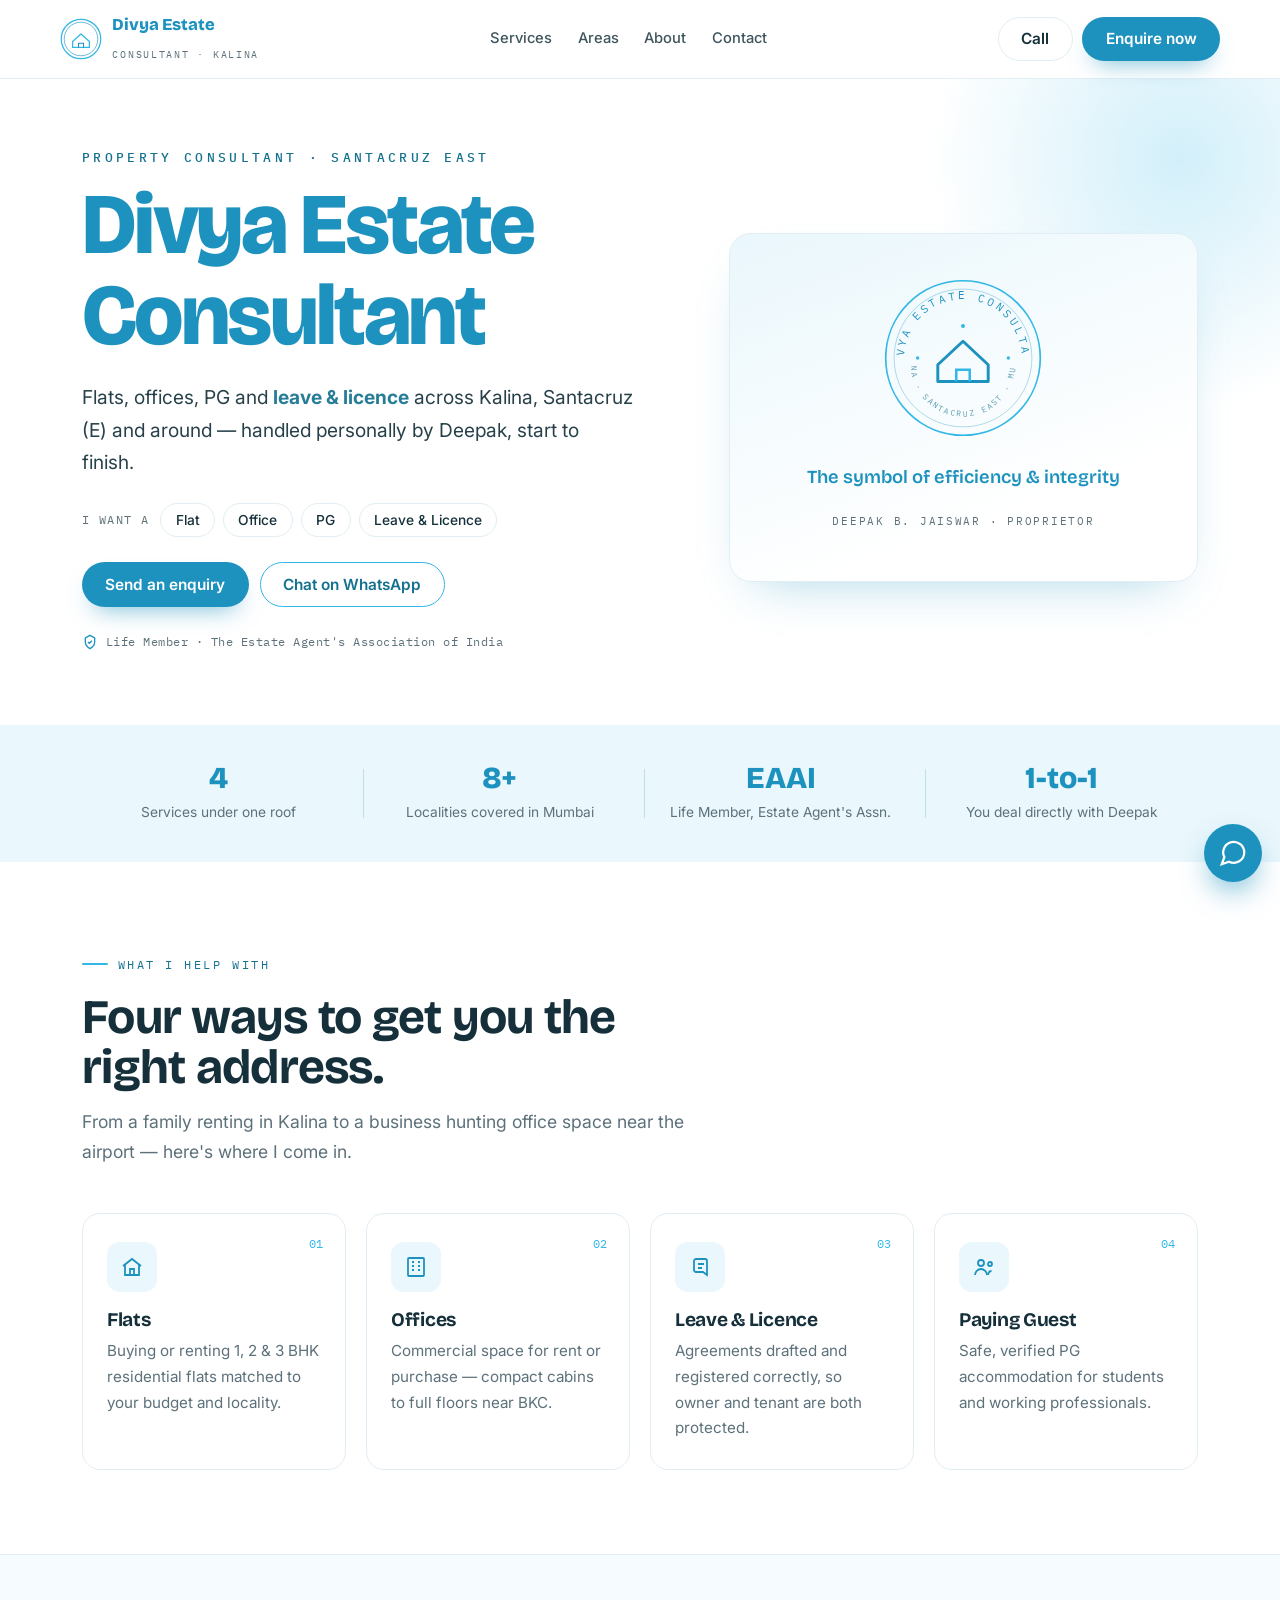
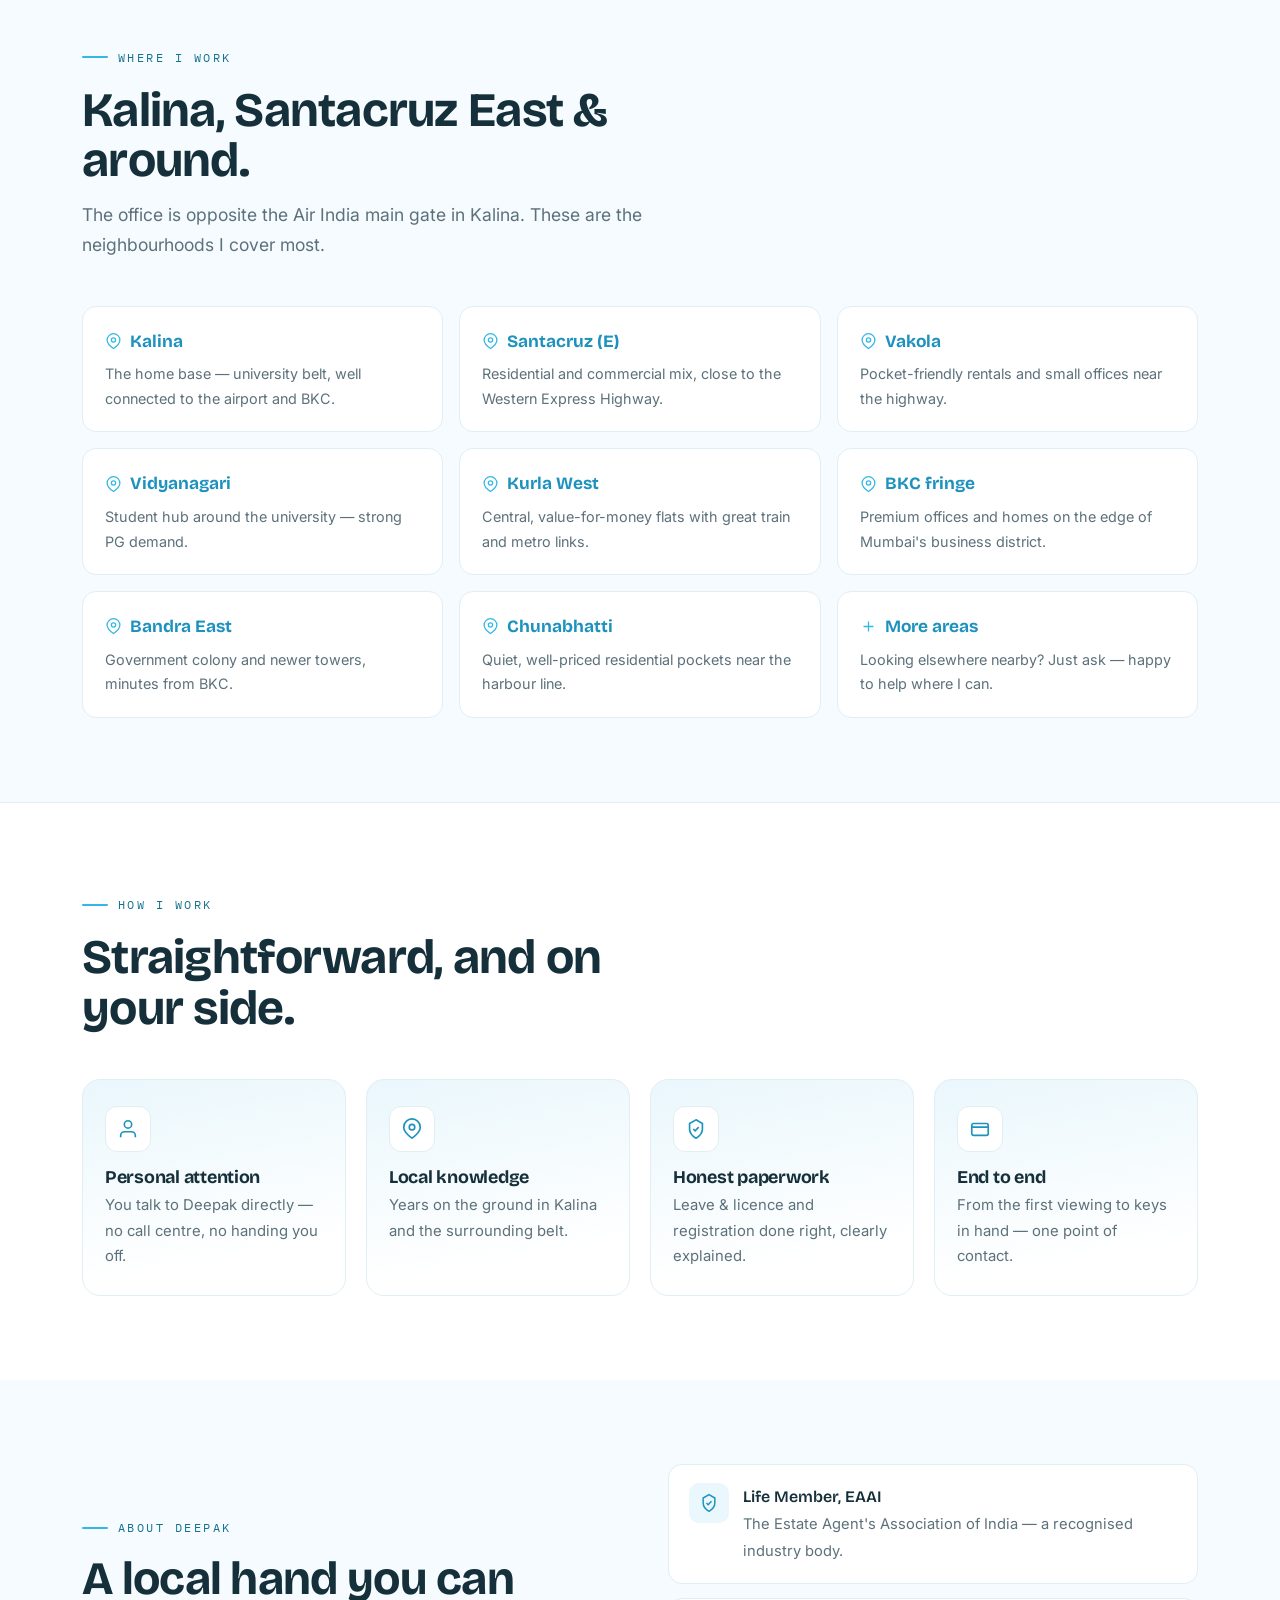
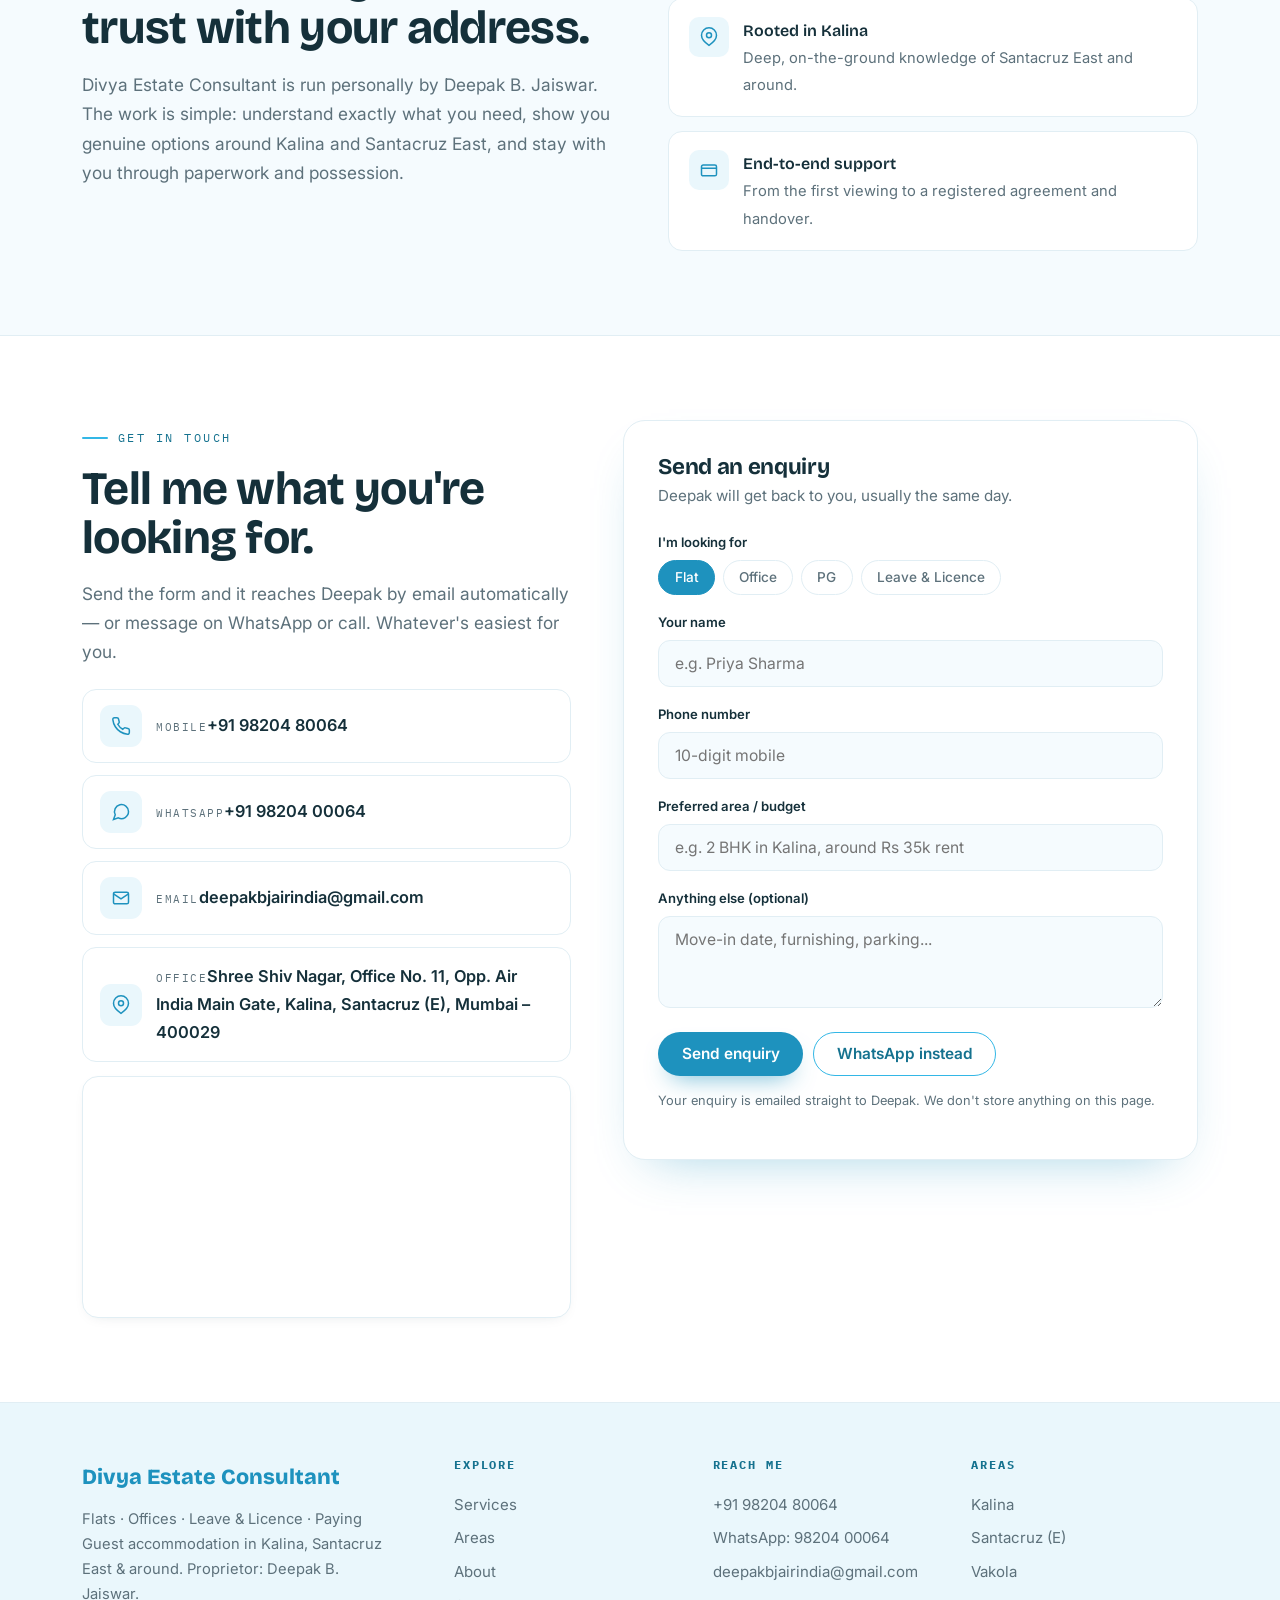
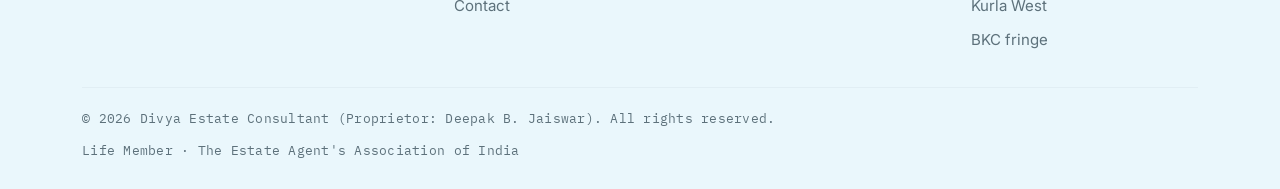
==== index.html @ 2359d594 "Add files via upload" ====
<!DOCTYPE html>
<html lang="en">
<head>
<meta charset="UTF-8" />
<meta name="viewport" content="width=device-width, initial-scale=1.0" />
<title>Divya Estate Consultant — Flats, Offices, Leave &amp; Licence, PG in Kalina, Mumbai</title>
<meta name="description" content="Deepak B. Jaiswar — Divya Estate Consultant. Flats, offices, leave &amp; licence and paying-guest accommodation in Kalina, Santacruz East and around. Life Member, The Estate Agent's Association of India." />
<link rel="preconnect" href="https://fonts.googleapis.com" />
<link rel="preconnect" href="https://fonts.gstatic.com" crossorigin />
<link href="https://fonts.googleapis.com/css2?family=Bricolage+Grotesque:opsz,wght@12..96,400;12..96,600;12..96,700;12..96,800&family=Inter:wght@400;500;600&family=IBM+Plex+Mono:wght@400;500;600&display=swap" rel="stylesheet" />
<style>
  :root{
    --blue:#33B7E6;          /* light sky blue — brand accent */
    --blue-deep:#1E92BE;     /* mid blue for buttons */
    --blue-strong:#15728F;   /* deeper blue for small text/links on white */
    --tint:#EAF7FC;          /* soft band background */
    --tint-2:#F5FBFE;        /* very soft tint */
    --paper:#FFFFFF;
    --ink:#15303A;           /* deep blue-charcoal headings/text */
    --muted:#5d717b;
    --line:#e1eef4;
    --white:#ffffff;
    --display:"Bricolage Grotesque", system-ui, sans-serif;
    --body:"Inter", system-ui, sans-serif;
    --mono:"IBM Plex Mono", ui-monospace, monospace;
    --maxw:1160px;
    --shadow-sm:0 4px 16px -10px rgba(21,48,58,.22);
    --shadow:0 22px 50px -28px rgba(30,146,190,.45);
    --r:18px;
  }
  *{box-sizing:border-box;}
  html{scroll-behavior:smooth;}
  @media (prefers-reduced-motion:reduce){html{scroll-behavior:auto;}}
  body{margin:0;font-family:var(--body);color:var(--ink);background:var(--paper);line-height:1.7;-webkit-font-smoothing:antialiased;overflow-x:hidden;}
  a{color:inherit;}
  img{max-width:100%;display:block;}
  h1,h2,h3,h4{font-family:var(--display);font-weight:700;line-height:1.05;margin:0;letter-spacing:-0.015em;color:var(--ink);}
  .wrap{max-width:var(--maxw);margin:0 auto;padding:0 22px;}
  section{padding:84px 0;}
  .eyebrow{font-family:var(--mono);font-size:.72rem;letter-spacing:.22em;text-transform:uppercase;color:var(--blue-strong);display:inline-flex;align-items:center;gap:.6rem;margin-bottom:1.1rem;}
  .eyebrow::before{content:"";width:26px;height:2px;background:var(--blue);display:inline-block;border-radius:2px;}
  .sec-head{max-width:62ch;margin-bottom:46px;}
  .sec-head h2{font-size:clamp(2rem,4.2vw,3rem);}
  .sec-head p{color:var(--muted);font-size:1.1rem;margin:.9rem 0 0;}

  /* buttons */
  .btn{display:inline-flex;align-items:center;gap:.5rem;font-family:var(--body);font-weight:600;font-size:.96rem;padding:.85rem 1.4rem;border-radius:999px;border:1.5px solid transparent;cursor:pointer;text-decoration:none;transition:transform .18s,box-shadow .18s,background .18s,color .18s,border-color .18s;line-height:1;white-space:nowrap;}
  .btn:active{transform:translateY(1px);}
  .btn-primary{background:var(--blue-deep);color:#fff;box-shadow:0 12px 24px -12px rgba(30,146,190,.7);}
  .btn-primary:hover{background:var(--blue-strong);transform:translateY(-2px);}
  .btn-wa{background:#fff;color:var(--blue-strong);border-color:var(--blue);}
  .btn-wa:hover{background:var(--blue);color:#fff;border-color:var(--blue);}
  .btn-ghost{border-color:var(--line);color:var(--ink);background:#fff;}
  .btn-ghost:hover{border-color:var(--blue);color:var(--blue-strong);}
  :focus-visible{outline:3px solid var(--blue);outline-offset:2px;border-radius:6px;}

  /* header */
  header{position:sticky;top:0;z-index:50;background:rgba(255,255,255,.9);backdrop-filter:blur(12px);border-bottom:1px solid var(--line);}
  .nav{display:flex;align-items:center;justify-content:space-between;gap:1rem;padding:.7rem 0;}
  .brandmark{display:flex;align-items:center;gap:.65rem;text-decoration:none;}
  .brandmark svg{width:42px;height:42px;flex:none;}
  .brandmark .bt b{font-family:var(--display);font-weight:800;font-size:1.04rem;color:var(--blue-deep);display:block;letter-spacing:-.01em;}
  .brandmark .bt span{font-family:var(--mono);font-size:.6rem;letter-spacing:.18em;text-transform:uppercase;color:var(--muted);}
  .navlinks{display:flex;align-items:center;gap:1.6rem;}
  .navlinks a{font-size:.92rem;text-decoration:none;color:var(--ink);font-weight:500;opacity:.82;position:relative;}
  .navlinks a:hover{opacity:1;color:var(--blue-strong);}
  .nav-cta{display:flex;align-items:center;gap:.6rem;}
  .menu-btn{display:none;background:none;border:1.5px solid var(--line);border-radius:10px;padding:.5rem .6rem;cursor:pointer;}
  .menu-btn span{display:block;width:20px;height:2px;background:var(--blue-deep);margin:4px 0;border-radius:2px;}
  @media (max-width:920px){
    .navlinks{position:fixed;inset:62px 0 auto 0;flex-direction:column;align-items:flex-start;gap:0;background:#fff;border-bottom:1px solid var(--line);padding:.5rem 22px 1.2rem;transform:translateY(-135%);transition:transform .28s;box-shadow:var(--shadow-sm);}
    .navlinks.open{transform:translateY(0);}
    .navlinks a{padding:.85rem 0;width:100%;border-bottom:1px solid var(--line);}
    .nav .nav-cta .btn-ghost{display:none;}
    .menu-btn{display:block;}
  }

  /* hero */
  .hero{position:relative;padding:72px 0 60px;overflow:hidden;}
  .hero::before{content:"";position:absolute;top:-180px;right:-160px;width:520px;height:520px;border-radius:50%;background:radial-gradient(circle,rgba(51,183,230,.22),rgba(51,183,230,0) 68%);pointer-events:none;}
  .hero-grid{position:relative;display:grid;grid-template-columns:1.12fr .88fr;gap:50px;align-items:center;}
  .hero h1{font-size:clamp(2.7rem,7.2vw,5.4rem);color:var(--blue-deep);font-weight:800;letter-spacing:-.03em;margin-bottom:.4rem;}
  .hero h1 .est{display:block;font-family:var(--mono);font-weight:500;font-size:.8rem;letter-spacing:.26em;color:var(--blue-strong);text-transform:uppercase;margin-bottom:1rem;}
  .hero .lead{font-size:1.2rem;color:var(--ink);max-width:46ch;margin:1.2rem 0 1.5rem;opacity:.92;}
  .hero .lead b{color:var(--blue-strong);}
  .hero-actions{display:flex;flex-wrap:wrap;gap:.7rem;margin-bottom:1.5rem;}
  .quick{display:flex;flex-wrap:wrap;gap:.5rem;margin-bottom:1.6rem;}
  .quick span.lab{font-family:var(--mono);font-size:.72rem;letter-spacing:.12em;text-transform:uppercase;color:var(--muted);align-self:center;margin-right:.2rem;}
  .qchip{font-family:var(--body);font-size:.86rem;padding:.5rem .9rem;border-radius:999px;border:1.5px solid var(--line);background:#fff;cursor:pointer;color:var(--ink);transition:all .16s;font-weight:500;}
  .qchip:hover{border-color:var(--blue);color:var(--blue-strong);background:var(--tint);}
  .trust{font-family:var(--mono);font-size:.78rem;color:var(--muted);display:flex;align-items:center;gap:.5rem;letter-spacing:.04em;}
  .trust svg{width:16px;height:16px;color:var(--blue-deep);flex:none;}
  /* light seal card */
  .seal-panel{background:linear-gradient(160deg,var(--tint) 0%,#fff 75%);border:1px solid var(--line);border-radius:22px;padding:40px 32px;position:relative;box-shadow:var(--shadow);}
  .seal-wrap{display:flex;justify-content:center;margin-bottom:20px;}
  .seal-wrap svg{width:168px;height:168px;}
  .seal-quote{text-align:center;font-family:var(--display);font-weight:600;font-size:1.15rem;color:var(--blue-deep);}
  .seal-sub{text-align:center;font-family:var(--mono);font-size:.68rem;letter-spacing:.16em;text-transform:uppercase;color:var(--muted);margin-top:.5rem;}

  /* stats — light tinted strip */
  .stats{background:var(--tint);}
  .stats .wrap{display:grid;grid-template-columns:repeat(4,1fr);gap:8px;padding:30px 22px;}
  .stat{text-align:center;padding:8px 12px;position:relative;}
  .stat + .stat::before{content:"";position:absolute;left:0;top:18%;height:64%;width:1px;background:rgba(21,114,143,.18);}
  .stat b{font-family:var(--display);font-weight:800;font-size:1.9rem;color:var(--blue-deep);display:block;line-height:1;}
  .stat span{font-size:.86rem;color:var(--muted);display:block;margin-top:.5rem;}
  @media (max-width:680px){.stats .wrap{grid-template-columns:repeat(2,1fr);gap:18px;}.stat + .stat::before{display:none;}}

  /* services */
  .services{background:var(--paper);}
  .svc-grid{display:grid;grid-template-columns:repeat(4,1fr);gap:20px;}
  .svc{border:1px solid var(--line);border-radius:var(--r);padding:28px 24px;background:#fff;transition:transform .22s,box-shadow .22s,border-color .22s;position:relative;overflow:hidden;}
  .svc::after{content:"";position:absolute;left:0;top:0;height:4px;width:100%;background:linear-gradient(90deg,var(--blue),var(--blue-deep));transform:scaleX(0);transform-origin:left;transition:transform .25s;}
  .svc:hover{transform:translateY(-6px);box-shadow:var(--shadow);border-color:transparent;}
  .svc:hover::after{transform:scaleX(1);}
  .svc .ic{width:50px;height:50px;border-radius:13px;background:var(--tint);display:grid;place-items:center;color:var(--blue-deep);margin-bottom:18px;transition:background .22s,color .22s;}
  .svc:hover .ic{background:var(--blue-deep);color:#fff;}
  .svc .ic svg{width:24px;height:24px;}
  .svc h3{font-size:1.2rem;color:var(--ink);margin-bottom:.5rem;}
  .svc p{font-size:.95rem;color:var(--muted);margin:0;}
  .svc .num{position:absolute;top:20px;right:22px;font-family:var(--mono);font-size:.72rem;color:var(--blue);}

  /* areas */
  .areas{background:var(--tint-2);border-top:1px solid var(--line);border-bottom:1px solid var(--line);}
  .loc-grid{display:grid;grid-template-columns:repeat(3,1fr);gap:16px;}
  .loc{border:1px solid var(--line);border-radius:14px;padding:20px 22px;background:#fff;transition:border-color .18s,transform .18s,box-shadow .18s;}
  .loc:hover{border-color:var(--blue);transform:translateY(-3px);box-shadow:var(--shadow-sm);}
  .loc b{font-family:var(--display);font-size:1.08rem;color:var(--blue-deep);display:flex;align-items:center;gap:.5rem;}
  .loc b svg{width:17px;height:17px;color:var(--blue);}
  .loc span{font-size:.9rem;color:var(--muted);display:block;margin-top:.4rem;}

  /* approach — light cards */
  .approach{background:var(--paper);}
  .ap-grid{display:grid;grid-template-columns:repeat(4,1fr);gap:20px;margin-top:8px;}
  .ap{background:linear-gradient(170deg,var(--tint) 0%,#fff 80%);border:1px solid var(--line);border-radius:var(--r);padding:26px 22px;transition:transform .2s,box-shadow .2s;}
  .ap:hover{transform:translateY(-4px);box-shadow:var(--shadow);}
  .ap .ic{width:46px;height:46px;border-radius:12px;background:#fff;border:1px solid var(--line);display:grid;place-items:center;color:var(--blue-deep);margin-bottom:16px;}
  .ap .ic svg{width:22px;height:22px;}
  .ap h4{color:var(--ink);font-size:1.12rem;margin-bottom:.4rem;}
  .ap p{color:var(--muted);font-size:.93rem;margin:0;}

  /* about */
  .band{background:var(--tint-2);border-bottom:1px solid var(--line);}
  .band .wrap{display:grid;grid-template-columns:1fr 1fr;gap:56px;align-items:center;}
  .band h2{font-size:clamp(2rem,4vw,2.9rem);}
  .band p{color:var(--muted);font-size:1.08rem;margin:1.1rem 0;}
  .creds{display:grid;gap:14px;}
  .cred{display:flex;gap:14px;align-items:flex-start;border:1px solid var(--line);border-radius:14px;padding:18px 20px;background:#fff;transition:transform .18s,box-shadow .18s;}
  .cred:hover{transform:translateX(4px);box-shadow:var(--shadow-sm);}
  .cred .ci{width:40px;height:40px;border-radius:10px;background:var(--tint);display:grid;place-items:center;color:var(--blue-deep);flex:none;}
  .cred .ci svg{width:20px;height:20px;}
  .cred b{font-family:var(--display);font-weight:600;display:block;color:var(--ink);}
  .cred span{font-size:.92rem;color:var(--muted);}

  /* enquiry + contact */
  .enquiry{background:var(--paper);}
  .enq-grid{display:grid;grid-template-columns:.92fr 1.08fr;gap:52px;align-items:start;}
  .form-card{background:#fff;border:1px solid var(--line);border-radius:22px;padding:34px;box-shadow:var(--shadow);}
  .form-card h3{font-size:1.4rem;margin-bottom:.3rem;}
  .form-card .sub{color:var(--muted);font-size:.95rem;margin:0 0 22px;}
  .field{margin-bottom:16px;}
  .field label{display:block;font-size:.82rem;font-weight:600;margin-bottom:.4rem;color:var(--ink);}
  .field input,.field textarea{width:100%;padding:.82rem .95rem;border:1.5px solid var(--line);border-radius:12px;font-family:var(--body);font-size:.98rem;background:var(--tint-2);color:var(--ink);transition:border-color .16s,background .16s;}
  .field textarea{resize:vertical;min-height:92px;}
  .field input:focus,.field textarea:focus{border-color:var(--blue);background:#fff;outline:none;}
  .pickers{display:flex;flex-wrap:wrap;gap:8px;margin-bottom:6px;}
  .pick{font-family:var(--body);font-size:.85rem;padding:.55rem .95rem;border-radius:999px;border:1.5px solid var(--line);background:#fff;cursor:pointer;color:var(--muted);transition:all .16s;font-weight:500;}
  .pick[aria-pressed="true"]{background:var(--blue-deep);color:#fff;border-color:var(--blue-deep);}
  .form-actions{display:flex;gap:10px;flex-wrap:wrap;margin-top:10px;}
  .form-note{font-size:.8rem;color:var(--muted);margin-top:14px;}
  .form-msg{font-size:.92rem;margin-top:14px;padding:.7rem .9rem;border-radius:10px;display:none;}
  .form-msg.ok{display:block;background:#e8f7ef;color:#16633b;border:1px solid #b7e4cb;}
  .form-msg.err{display:block;background:#fdecec;color:#9a2020;border:1px solid #f3c4c4;}
  .enq-copy h2{font-size:clamp(2rem,4vw,2.9rem);}
  .enq-copy p{color:var(--muted);font-size:1.08rem;margin:1rem 0 1.4rem;}
  .contact-rows{display:grid;gap:12px;}
  .crow{display:flex;align-items:center;gap:14px;padding:15px 17px;border:1px solid var(--line);border-radius:14px;background:#fff;text-decoration:none;color:var(--ink);transition:border-color .18s,transform .18s,box-shadow .18s;}
  .crow:hover{border-color:var(--blue);transform:translateX(4px);box-shadow:var(--shadow-sm);}
  .crow .ic{width:42px;height:42px;border-radius:11px;background:var(--tint);display:grid;place-items:center;color:var(--blue-deep);flex:none;}
  .crow .ic svg{width:20px;height:20px;}
  .crow .lbl{font-family:var(--mono);font-size:.68rem;letter-spacing:.14em;text-transform:uppercase;color:var(--muted);}
  .crow .val{font-weight:600;font-size:1.02rem;}
  .map-card{border:1px solid var(--line);border-radius:16px;overflow:hidden;background:#fff;margin-top:14px;box-shadow:var(--shadow-sm);}
  .map-card iframe{width:100%;height:240px;border:0;display:block;}

  /* footer — light */
  footer{background:var(--tint);color:var(--muted);padding:56px 0 28px;border-top:1px solid var(--line);}
  .foot-top{display:grid;grid-template-columns:1.5fr 1fr 1fr 1fr;gap:32px;padding-bottom:30px;border-bottom:1px solid var(--line);}
  .foot-brand b{font-family:var(--display);font-weight:800;font-size:1.35rem;color:var(--blue-deep);display:block;}
  .foot-brand p{font-size:.92rem;max-width:34ch;margin:.7rem 0 0;color:var(--muted);}
  .foot-col h4{font-family:var(--mono);font-size:.72rem;letter-spacing:.16em;text-transform:uppercase;color:var(--blue-strong);margin:0 0 1rem;}
  .foot-col a{display:block;text-decoration:none;color:var(--muted);font-size:.94rem;padding:.26rem 0;}
  .foot-col a:hover{color:var(--blue-strong);}
  .foot-bottom{display:flex;flex-wrap:wrap;justify-content:space-between;gap:10px;padding-top:20px;font-size:.8rem;font-family:var(--mono);letter-spacing:.02em;color:var(--muted);}

  /* floating whatsapp */
  .wa-float{position:fixed;right:18px;bottom:18px;z-index:60;width:58px;height:58px;border-radius:50%;background:var(--blue-deep);display:grid;place-items:center;box-shadow:0 14px 30px -8px rgba(30,146,190,.7);transition:transform .2s,background .2s;}
  .wa-float:hover{transform:scale(1.08);background:var(--blue-strong);}
  .wa-float svg{width:30px;height:30px;color:#fff;}

  .reveal{opacity:0;transform:translateY(20px);transition:opacity .6s,transform .6s;}
  .reveal.in{opacity:1;transform:none;}
  @media (prefers-reduced-motion:reduce){.reveal{opacity:1;transform:none;transition:none;}.svc:hover,.crow:hover,.loc:hover,.ap:hover,.cred:hover{transform:none;}}

  @media (max-width:980px){
    .hero-grid{grid-template-columns:1fr;gap:36px;}
    .seal-panel{order:-1;max-width:430px;}
    .svc-grid,.ap-grid{grid-template-columns:repeat(2,1fr);}
    .loc-grid{grid-template-columns:repeat(2,1fr);}
    .band .wrap,.enq-grid{grid-template-columns:1fr;gap:36px;}
    .foot-top{grid-template-columns:1fr 1fr;}
  }
  @media (max-width:600px){
    section{padding:58px 0;}
    .svc-grid,.ap-grid,.loc-grid{grid-template-columns:1fr;}
    .foot-top{grid-template-columns:1fr;}
  }
</style>
</head>
<body>

<header>
  <div class="wrap nav">
    <a href="#top" class="brandmark" aria-label="Divya Estate Consultant home">
      <svg viewBox="0 0 100 100" aria-hidden="true">
        <circle cx="50" cy="50" r="47" fill="none" stroke="#33B7E6" stroke-width="3"/>
        <circle cx="50" cy="50" r="40" fill="none" stroke="#1E92BE" stroke-width="1.5"/>
        <path d="M30 56 L50 38 L70 56 L70 70 L30 70 Z" fill="none" stroke="#33B7E6" stroke-width="3" stroke-linejoin="round"/>
        <path d="M44 70 L44 60 L56 60 L56 70" fill="none" stroke="#1E92BE" stroke-width="2.4"/>
      </svg>
      <span class="bt"><b>Divya Estate</b><span>Consultant · Kalina</span></span>
    </a>
    <nav class="navlinks" id="navlinks">
      <a href="#services">Services</a>
      <a href="#areas">Areas</a>
      <a href="#about">About</a>
      <a href="#enquiry">Contact</a>
    </nav>
    <div class="nav-cta">
      <a class="btn btn-ghost" href="tel:+919820480064">Call</a>
      <a class="btn btn-primary" href="#enquiry">Enquire now</a>
      <button class="menu-btn" id="menuBtn" aria-label="Open menu" aria-expanded="false"><span></span><span></span><span></span></button>
    </div>
  </div>
</header>

<main id="top">

<!-- HERO -->
<section class="hero">
  <div class="wrap hero-grid">
    <div class="reveal">
      <h1><span class="est">Property Consultant · Santacruz East</span>Divya Estate Consultant</h1>
      <p class="lead">Flats, offices, PG and <b>leave &amp; licence</b> across Kalina, Santacruz (E) and around — handled personally by Deepak, start to finish.</p>
      <div class="quick">
        <span class="lab">I want a</span>
        <button class="qchip" data-q="a Flat">Flat</button>
        <button class="qchip" data-q="an Office">Office</button>
        <button class="qchip" data-q="PG accommodation">PG</button>
        <button class="qchip" data-q="a Leave & Licence agreement">Leave &amp; Licence</button>
      </div>
      <div class="hero-actions">
        <a class="btn btn-primary" href="#enquiry">Send an enquiry</a>
        <a class="btn btn-wa" href="https://wa.me/919820400064?text=Hi%20Deepak%2C%20I%27m%20looking%20for%20a%20property%20in%20Kalina." target="_blank" rel="noopener">Chat on WhatsApp</a>
      </div>
      <p class="trust"><svg viewBox="0 0 24 24" fill="none" stroke="currentColor" stroke-width="2"><path d="M12 2l7 4v6c0 5-3.5 8-7 10-3.5-2-7-5-7-10V6z"/><path d="M9 12l2 2 4-4"/></svg> Life Member · The Estate Agent's Association of India</p>
    </div>
    <aside class="seal-panel reveal" aria-label="Brand seal">
      <div class="seal-wrap">
        <svg viewBox="0 0 200 200" role="img" aria-label="Divya Estate Consultant seal">
          <defs>
            <path id="topArc" d="M 30 100 A 70 70 0 0 1 170 100" />
            <path id="botArc" d="M 38 108 A 62 62 0 0 0 162 108" />
          </defs>
          <circle cx="100" cy="100" r="92" fill="none" stroke="#33B7E6" stroke-width="2"/>
          <circle cx="100" cy="100" r="82" fill="none" stroke="rgba(30,146,190,.4)" stroke-width="1"/>
          <text font-family="IBM Plex Mono, monospace" font-size="13" letter-spacing="3" fill="#1E92BE" text-anchor="middle"><textPath href="#topArc" startOffset="50%">DIVYA ESTATE CONSULTANT</textPath></text>
          <text font-family="IBM Plex Mono, monospace" font-size="9.5" letter-spacing="2" fill="rgba(21,114,143,.7)" text-anchor="middle"><textPath href="#botArc" startOffset="50%">KALINA · SANTACRUZ EAST · MUMBAI</textPath></text>
          <path d="M70 108 L100 80 L130 108 L130 128 L70 128 Z" fill="none" stroke="#1E92BE" stroke-width="3.5" stroke-linejoin="round"/>
          <path d="M92 128 L92 114 L108 114 L108 128" fill="none" stroke="#33B7E6" stroke-width="3"/>
          <circle cx="100" cy="62" r="2.4" fill="#33B7E6"/><circle cx="46" cy="100" r="2" fill="#33B7E6"/><circle cx="154" cy="100" r="2" fill="#33B7E6"/>
        </svg>
      </div>
      <p class="seal-quote">The symbol of efficiency &amp; integrity</p>
      <p class="seal-sub">Deepak B. Jaiswar · Proprietor</p>
    </aside>
  </div>
</section>

<!-- STATS -->
<section class="stats" style="padding:0;">
  <div class="wrap">
    <div class="stat"><b>4</b><span>Services under one roof</span></div>
    <div class="stat"><b>8+</b><span>Localities covered in Mumbai</span></div>
    <div class="stat"><b>EAAI</b><span>Life Member, Estate Agent's Assn.</span></div>
    <div class="stat"><b>1-to-1</b><span>You deal directly with Deepak</span></div>
  </div>
</section>

<!-- SERVICES -->
<section class="services" id="services">
  <div class="wrap">
    <div class="sec-head reveal">
      <span class="eyebrow">What I help with</span>
      <h2>Four ways to get you the right address.</h2>
      <p>From a family renting in Kalina to a business hunting office space near the airport — here's where I come in.</p>
    </div>
    <div class="svc-grid">
      <article class="svc reveal"><span class="num">01</span><div class="ic"><svg viewBox="0 0 24 24" fill="none" stroke="currentColor" stroke-width="1.8"><path d="M3 11l9-7 9 7"/><path d="M5 10v10h14V10"/><path d="M10 20v-6h4v6"/></svg></div><h3>Flats</h3><p>Buying or renting 1, 2 &amp; 3 BHK residential flats matched to your budget and locality.</p></article>
      <article class="svc reveal"><span class="num">02</span><div class="ic"><svg viewBox="0 0 24 24" fill="none" stroke="currentColor" stroke-width="1.8"><rect x="4" y="3" width="16" height="18" rx="1"/><path d="M8 7h2M14 7h2M8 11h2M14 11h2M8 15h2M14 15h2"/></svg></div><h3>Offices</h3><p>Commercial space for rent or purchase — compact cabins to full floors near BKC.</p></article>
      <article class="svc reveal"><span class="num">03</span><div class="ic"><svg viewBox="0 0 24 24" fill="none" stroke="currentColor" stroke-width="1.8"><path d="M8 4h9a2 2 0 012 2v14l-4-3H8a2 2 0 01-2-2V6a2 2 0 012-2z"/><path d="M10 9h6M10 13h4"/></svg></div><h3>Leave &amp; Licence</h3><p>Agreements drafted and registered correctly, so owner and tenant are both protected.</p></article>
      <article class="svc reveal"><span class="num">04</span><div class="ic"><svg viewBox="0 0 24 24" fill="none" stroke="currentColor" stroke-width="1.8"><circle cx="9" cy="8" r="3"/><path d="M3 20c0-3.3 2.7-6 6-6s6 2.7 6 6"/><circle cx="18" cy="9" r="2"/><path d="M16 20c.3-2.4 1.6-4 3.5-4"/></svg></div><h3>Paying Guest</h3><p>Safe, verified PG accommodation for students and working professionals.</p></article>
    </div>
  </div>
</section>

<!-- AREAS -->
<section class="areas" id="areas">
  <div class="wrap">
    <div class="sec-head reveal">
      <span class="eyebrow">Where I work</span>
      <h2>Kalina, Santacruz East &amp; around.</h2>
      <p>The office is opposite the Air India main gate in Kalina. These are the neighbourhoods I cover most.</p>
    </div>
    <div class="loc-grid">
      <div class="loc reveal"><b><svg viewBox="0 0 24 24" fill="none" stroke="currentColor" stroke-width="1.8"><path d="M21 10c0 6-9 12-9 12s-9-6-9-12a9 9 0 0118 0z"/><circle cx="12" cy="10" r="3"/></svg>Kalina</b><span>The home base — university belt, well connected to the airport and BKC.</span></div>
      <div class="loc reveal"><b><svg viewBox="0 0 24 24" fill="none" stroke="currentColor" stroke-width="1.8"><path d="M21 10c0 6-9 12-9 12s-9-6-9-12a9 9 0 0118 0z"/><circle cx="12" cy="10" r="3"/></svg>Santacruz (E)</b><span>Residential and commercial mix, close to the Western Express Highway.</span></div>
      <div class="loc reveal"><b><svg viewBox="0 0 24 24" fill="none" stroke="currentColor" stroke-width="1.8"><path d="M21 10c0 6-9 12-9 12s-9-6-9-12a9 9 0 0118 0z"/><circle cx="12" cy="10" r="3"/></svg>Vakola</b><span>Pocket-friendly rentals and small offices near the highway.</span></div>
      <div class="loc reveal"><b><svg viewBox="0 0 24 24" fill="none" stroke="currentColor" stroke-width="1.8"><path d="M21 10c0 6-9 12-9 12s-9-6-9-12a9 9 0 0118 0z"/><circle cx="12" cy="10" r="3"/></svg>Vidyanagari</b><span>Student hub around the university — strong PG demand.</span></div>
      <div class="loc reveal"><b><svg viewBox="0 0 24 24" fill="none" stroke="currentColor" stroke-width="1.8"><path d="M21 10c0 6-9 12-9 12s-9-6-9-12a9 9 0 0118 0z"/><circle cx="12" cy="10" r="3"/></svg>Kurla West</b><span>Central, value-for-money flats with great train and metro links.</span></div>
      <div class="loc reveal"><b><svg viewBox="0 0 24 24" fill="none" stroke="currentColor" stroke-width="1.8"><path d="M21 10c0 6-9 12-9 12s-9-6-9-12a9 9 0 0118 0z"/><circle cx="12" cy="10" r="3"/></svg>BKC fringe</b><span>Premium offices and homes on the edge of Mumbai's business district.</span></div>
      <div class="loc reveal"><b><svg viewBox="0 0 24 24" fill="none" stroke="currentColor" stroke-width="1.8"><path d="M21 10c0 6-9 12-9 12s-9-6-9-12a9 9 0 0118 0z"/><circle cx="12" cy="10" r="3"/></svg>Bandra East</b><span>Government colony and newer towers, minutes from BKC.</span></div>
      <div class="loc reveal"><b><svg viewBox="0 0 24 24" fill="none" stroke="currentColor" stroke-width="1.8"><path d="M21 10c0 6-9 12-9 12s-9-6-9-12a9 9 0 0118 0z"/><circle cx="12" cy="10" r="3"/></svg>Chunabhatti</b><span>Quiet, well-priced residential pockets near the harbour line.</span></div>
      <div class="loc reveal"><b><svg viewBox="0 0 24 24" fill="none" stroke="currentColor" stroke-width="1.8"><path d="M12 5v14M5 12h14"/></svg>More areas</b><span>Looking elsewhere nearby? Just ask — happy to help where I can.</span></div>
    </div>
  </div>
</section>

<!-- APPROACH -->
<section class="approach">
  <div class="wrap">
    <div class="sec-head reveal">
      <span class="eyebrow">How I work</span>
      <h2>Straightforward, and on your side.</h2>
    </div>
    <div class="ap-grid">
      <div class="ap reveal"><div class="ic"><svg viewBox="0 0 24 24" fill="none" stroke="currentColor" stroke-width="1.8"><path d="M20 21v-2a4 4 0 00-4-4H8a4 4 0 00-4 4v2"/><circle cx="12" cy="7" r="4"/></svg></div><h4>Personal attention</h4><p>You talk to Deepak directly — no call centre, no handing you off.</p></div>
      <div class="ap reveal"><div class="ic"><svg viewBox="0 0 24 24" fill="none" stroke="currentColor" stroke-width="1.8"><path d="M21 10c0 6-9 12-9 12s-9-6-9-12a9 9 0 0118 0z"/><circle cx="12" cy="10" r="3"/></svg></div><h4>Local knowledge</h4><p>Years on the ground in Kalina and the surrounding belt.</p></div>
      <div class="ap reveal"><div class="ic"><svg viewBox="0 0 24 24" fill="none" stroke="currentColor" stroke-width="1.8"><path d="M9 12l2 2 4-4"/><path d="M12 2l7 4v6c0 5-3.5 8-7 10-3.5-2-7-5-7-10V6z"/></svg></div><h4>Honest paperwork</h4><p>Leave &amp; licence and registration done right, clearly explained.</p></div>
      <div class="ap reveal"><div class="ic"><svg viewBox="0 0 24 24" fill="none" stroke="currentColor" stroke-width="1.8"><path d="M3 10h18M5 6h14a2 2 0 012 2v9a2 2 0 01-2 2H5a2 2 0 01-2-2V8a2 2 0 012-2z"/></svg></div><h4>End to end</h4><p>From the first viewing to keys in hand — one point of contact.</p></div>
    </div>
  </div>
</section>

<!-- ABOUT -->
<section class="band" id="about">
  <div class="wrap">
    <div class="reveal">
      <span class="eyebrow">About Deepak</span>
      <h2>A local hand you can trust with your address.</h2>
      <p>Divya Estate Consultant is run personally by Deepak B. Jaiswar. The work is simple: understand exactly what you need, show you genuine options around Kalina and Santacruz East, and stay with you through paperwork and possession.</p>
    </div>
    <div class="creds reveal">
      <div class="cred"><span class="ci"><svg viewBox="0 0 24 24" fill="none" stroke="currentColor" stroke-width="1.8"><path d="M12 2l7 4v6c0 5-3.5 8-7 10-3.5-2-7-5-7-10V6z"/><path d="M9 12l2 2 4-4"/></svg></span><div><b>Life Member, EAAI</b><span>The Estate Agent's Association of India — a recognised industry body.</span></div></div>
      <div class="cred"><span class="ci"><svg viewBox="0 0 24 24" fill="none" stroke="currentColor" stroke-width="1.8"><path d="M21 10c0 6-9 12-9 12s-9-6-9-12a9 9 0 0118 0z"/><circle cx="12" cy="10" r="3"/></svg></span><div><b>Rooted in Kalina</b><span>Deep, on-the-ground knowledge of Santacruz East and around.</span></div></div>
      <div class="cred"><span class="ci"><svg viewBox="0 0 24 24" fill="none" stroke="currentColor" stroke-width="1.8"><path d="M3 10h18M5 6h14a2 2 0 012 2v9a2 2 0 01-2 2H5a2 2 0 01-2-2V8a2 2 0 012-2z"/></svg></span><div><b>End-to-end support</b><span>From the first viewing to a registered agreement and handover.</span></div></div>
    </div>
  </div>
</section>

<!-- ENQUIRY + CONTACT -->
<section class="enquiry" id="enquiry">
  <div class="wrap enq-grid">
    <div class="enq-copy reveal">
      <span class="eyebrow">Get in touch</span>
      <h2>Tell me what you're looking for.</h2>
      <p>Send the form and it reaches Deepak by email automatically — or message on WhatsApp or call. Whatever's easiest for you.</p>
      <div class="contact-rows">
        <a class="crow" href="tel:+919820480064"><span class="ic"><svg viewBox="0 0 24 24" fill="none" stroke="currentColor" stroke-width="1.8"><path d="M22 16.9v3a2 2 0 01-2.2 2 19.8 19.8 0 01-8.6-3 19.5 19.5 0 01-6-6 19.8 19.8 0 01-3-8.6A2 2 0 014.1 2h3a2 2 0 012 1.7c.1 1 .4 1.9.7 2.8a2 2 0 01-.5 2.1L8.1 9.9a16 16 0 006 6l1.3-1.2a2 2 0 012.1-.5c.9.3 1.8.6 2.8.7a2 2 0 011.7 2z"/></svg></span><span><span class="lbl">Mobile</span><span class="val">+91 98204 80064</span></span></a>
        <a class="crow" href="https://wa.me/919820400064?text=Hi%20Deepak%2C%20I%27m%20looking%20for%20a%20property%20in%20Kalina." target="_blank" rel="noopener"><span class="ic"><svg viewBox="0 0 24 24" fill="none" stroke="currentColor" stroke-width="1.8"><path d="M21 11.5a8.4 8.4 0 01-12.2 7.5L3 21l2.1-5.7A8.4 8.4 0 1121 11.5z"/></svg></span><span><span class="lbl">WhatsApp</span><span class="val">+91 98204 00064</span></span></a>
        <a class="crow" href="mailto:deepakbjairindia@gmail.com"><span class="ic"><svg viewBox="0 0 24 24" fill="none" stroke="currentColor" stroke-width="1.8"><rect x="3" y="5" width="18" height="14" rx="2"/><path d="M3 7l9 6 9-6"/></svg></span><span><span class="lbl">Email</span><span class="val">deepakbjairindia@gmail.com</span></span></a>
        <a class="crow" href="https://www.google.com/maps?q=Kalina+Santacruz+East+Mumbai" target="_blank" rel="noopener"><span class="ic"><svg viewBox="0 0 24 24" fill="none" stroke="currentColor" stroke-width="1.8"><path d="M21 10c0 6-9 12-9 12s-9-6-9-12a9 9 0 0118 0z"/><circle cx="12" cy="10" r="3"/></svg></span><span><span class="lbl">Office</span><span class="val">Shree Shiv Nagar, Office No. 11, Opp. Air India Main Gate, Kalina, Santacruz (E), Mumbai – 400029</span></span></a>
      </div>
      <div class="map-card"><iframe title="Office location — Kalina" loading="lazy" referrerpolicy="no-referrer-when-downgrade" src="https://www.google.com/maps?q=Kalina+Santacruz+East+Mumbai&output=embed"></iframe></div>
    </div>

    <div class="form-card reveal">
      <h3>Send an enquiry</h3>
      <p class="sub">Deepak will get back to you, usually the same day.</p>
      <div class="field"><label>I'm looking for</label>
        <div class="pickers" id="pickers" role="group" aria-label="Type of requirement">
          <button type="button" class="pick" aria-pressed="true" data-val="a Flat">Flat</button>
          <button type="button" class="pick" aria-pressed="false" data-val="an Office">Office</button>
          <button type="button" class="pick" aria-pressed="false" data-val="PG accommodation">PG</button>
          <button type="button" class="pick" aria-pressed="false" data-val="a Leave & Licence agreement">Leave &amp; Licence</button>
        </div>
      </div>
      <div class="field"><label for="f-name">Your name</label><input id="f-name" type="text" placeholder="e.g. Priya Sharma" autocomplete="name" /></div>
      <div class="field"><label for="f-phone">Phone number</label><input id="f-phone" type="tel" placeholder="10-digit mobile" autocomplete="tel" /></div>
      <div class="field"><label for="f-area">Preferred area / budget</label><input id="f-area" type="text" placeholder="e.g. 2 BHK in Kalina, around Rs 35k rent" /></div>
      <div class="field"><label for="f-msg">Anything else (optional)</label><textarea id="f-msg" placeholder="Move-in date, furnishing, parking..."></textarea></div>
      <div class="form-actions">
        <button type="button" class="btn btn-primary" id="sendEnq">Send enquiry</button>
        <button type="button" class="btn btn-wa" id="sendWa">WhatsApp instead</button>
      </div>
      <div class="form-msg" id="formMsg" role="status" aria-live="polite"></div>
      <p class="form-note">Your enquiry is emailed straight to Deepak. We don't store anything on this page.</p>
    </div>
  </div>
</section>

</main>

<footer>
  <div class="wrap">
    <div class="foot-top">
      <div class="foot-brand">
        <b>Divya Estate Consultant</b>
        <p>Flats · Offices · Leave &amp; Licence · Paying Guest accommodation in Kalina, Santacruz East &amp; around. Proprietor: Deepak B. Jaiswar.</p>
      </div>
      <div class="foot-col"><h4>Explore</h4><a href="#services">Services</a><a href="#areas">Areas</a><a href="#about">About</a><a href="#enquiry">Contact</a></div>
      <div class="foot-col"><h4>Reach me</h4><a href="tel:+919820480064">+91 98204 80064</a><a href="https://wa.me/919820400064" target="_blank" rel="noopener">WhatsApp: 98204 00064</a><a href="mailto:deepakbjairindia@gmail.com">deepakbjairindia@gmail.com</a></div>
      <div class="foot-col"><h4>Areas</h4><a href="#areas">Kalina</a><a href="#areas">Santacruz (E)</a><a href="#areas">Vakola</a><a href="#areas">Kurla West</a><a href="#areas">BKC fringe</a></div>
    </div>
    <div class="foot-bottom">
      <span>© <span id="yr"></span> Divya Estate Consultant (Proprietor: Deepak B. Jaiswar). All rights reserved.</span>
      <span>Life Member · The Estate Agent's Association of India</span>
    </div>
  </div>
</footer>

<a class="wa-float" href="https://wa.me/919820400064?text=Hi%20Deepak%2C%20I%27m%20looking%20for%20a%20property%20in%20Kalina." target="_blank" rel="noopener" aria-label="Chat on WhatsApp">
  <svg viewBox="0 0 24 24" fill="none" stroke="currentColor" stroke-width="1.8"><path d="M21 11.5a8.4 8.4 0 01-12.2 7.5L3 21l2.1-5.7A8.4 8.4 0 1121 11.5z"/></svg>
</a>

<script>
  /* ===== Auto-email setup =====
     The form below emails enquiries to Deepak using Web3Forms (free).
     1) Go to https://web3forms.com  ->  enter Deepak's email  ->  copy the Access Key.
     2) Paste it between the quotes on the next line.
     Until a real key is added, the form falls back to opening WhatsApp.        */
  const WEB3FORMS_ACCESS_KEY = "YOUR-WEB3FORMS-ACCESS-KEY";

  document.getElementById('yr').textContent = new Date().getFullYear();

  const menuBtn=document.getElementById('menuBtn'), navlinks=document.getElementById('navlinks');
  menuBtn.addEventListener('click',()=>{const o=navlinks.classList.toggle('open');menuBtn.setAttribute('aria-expanded',o);});
  navlinks.querySelectorAll('a').forEach(a=>a.addEventListener('click',()=>{navlinks.classList.remove('open');menuBtn.setAttribute('aria-expanded',false);}));

  let reqType='a Flat';
  const pickers=document.getElementById('pickers');
  function setType(val){pickers.querySelectorAll('.pick').forEach(p=>p.setAttribute('aria-pressed', p.dataset.val===val));reqType=val;}
  pickers.addEventListener('click',e=>{const b=e.target.closest('.pick');if(b)setType(b.dataset.val);});

  // hero quick chips -> preset type + scroll to form
  document.querySelectorAll('.qchip').forEach(c=>c.addEventListener('click',()=>{
    setType(c.dataset.q);
    document.getElementById('enquiry').scrollIntoView({behavior:'smooth'});
  }));

  const g=id=>(document.getElementById(id).value||'').trim();
  function buildMessage(){
    let m=`Hi Deepak, I'm looking for ${reqType} in/around Kalina.`;
    if(g('f-name'))m+=`\nName: ${g('f-name')}`;
    if(g('f-phone'))m+=`\nPhone: ${g('f-phone')}`;
    if(g('f-area'))m+=`\nArea / budget: ${g('f-area')}`;
    if(g('f-msg'))m+=`\nNotes: ${g('f-msg')}`;
    return m;
  }
  function showMsg(text,ok){const el=document.getElementById('formMsg');el.textContent=text;el.className='form-msg '+(ok?'ok':'err');}

  document.getElementById('sendWa').addEventListener('click',()=>window.open('https://wa.me/919820400064?text='+encodeURIComponent(buildMessage()),'_blank','noopener'));

  document.getElementById('sendEnq').addEventListener('click',async()=>{
    if(!g('f-name')||!g('f-phone')){showMsg('Please add your name and phone number.',false);return;}
    // No key yet -> use WhatsApp so the enquiry still reaches Deepak
    if(WEB3FORMS_ACCESS_KEY==="YOUR-WEB3FORMS-ACCESS-KEY"){
      window.open('https://wa.me/919820400064?text='+encodeURIComponent(buildMessage()),'_blank','noopener');
      showMsg('Opening WhatsApp. (Add a Web3Forms key to email enquiries automatically.)',true);
      return;
    }
    const btn=document.getElementById('sendEnq');const orig=btn.textContent;btn.textContent='Sending…';btn.disabled=true;
    try{
      const res=await fetch('https://api.web3forms.com/submit',{
        method:'POST',headers:{'Content-Type':'application/json',Accept:'application/json'},
        body:JSON.stringify({
          access_key:WEB3FORMS_ACCESS_KEY,
          subject:'New website enquiry — '+reqType,
          from_name:g('f-name')||'Website enquiry',
          looking_for:reqType, name:g('f-name'), phone:g('f-phone'),
          area_budget:g('f-area'), message:g('f-msg')
        })
      });
      const data=await res.json();
      if(data.success){showMsg('Thanks! Your enquiry has been sent to Deepak.',true);
        ['f-name','f-phone','f-area','f-msg'].forEach(id=>document.getElementById(id).value='');}
      else{showMsg('Could not send right now — please WhatsApp or call instead.',false);}
    }catch(e){showMsg('Could not send right now — please WhatsApp or call instead.',false);}
    finally{btn.textContent=orig;btn.disabled=false;}
  });

  const io=new IntersectionObserver(es=>{es.forEach(en=>{if(en.isIntersecting){en.target.classList.add('in');io.unobserve(en.target);}});},{threshold:0.12});
  document.querySelectorAll('.reveal').forEach(el=>io.observe(el));
</script>
</body>
</html>
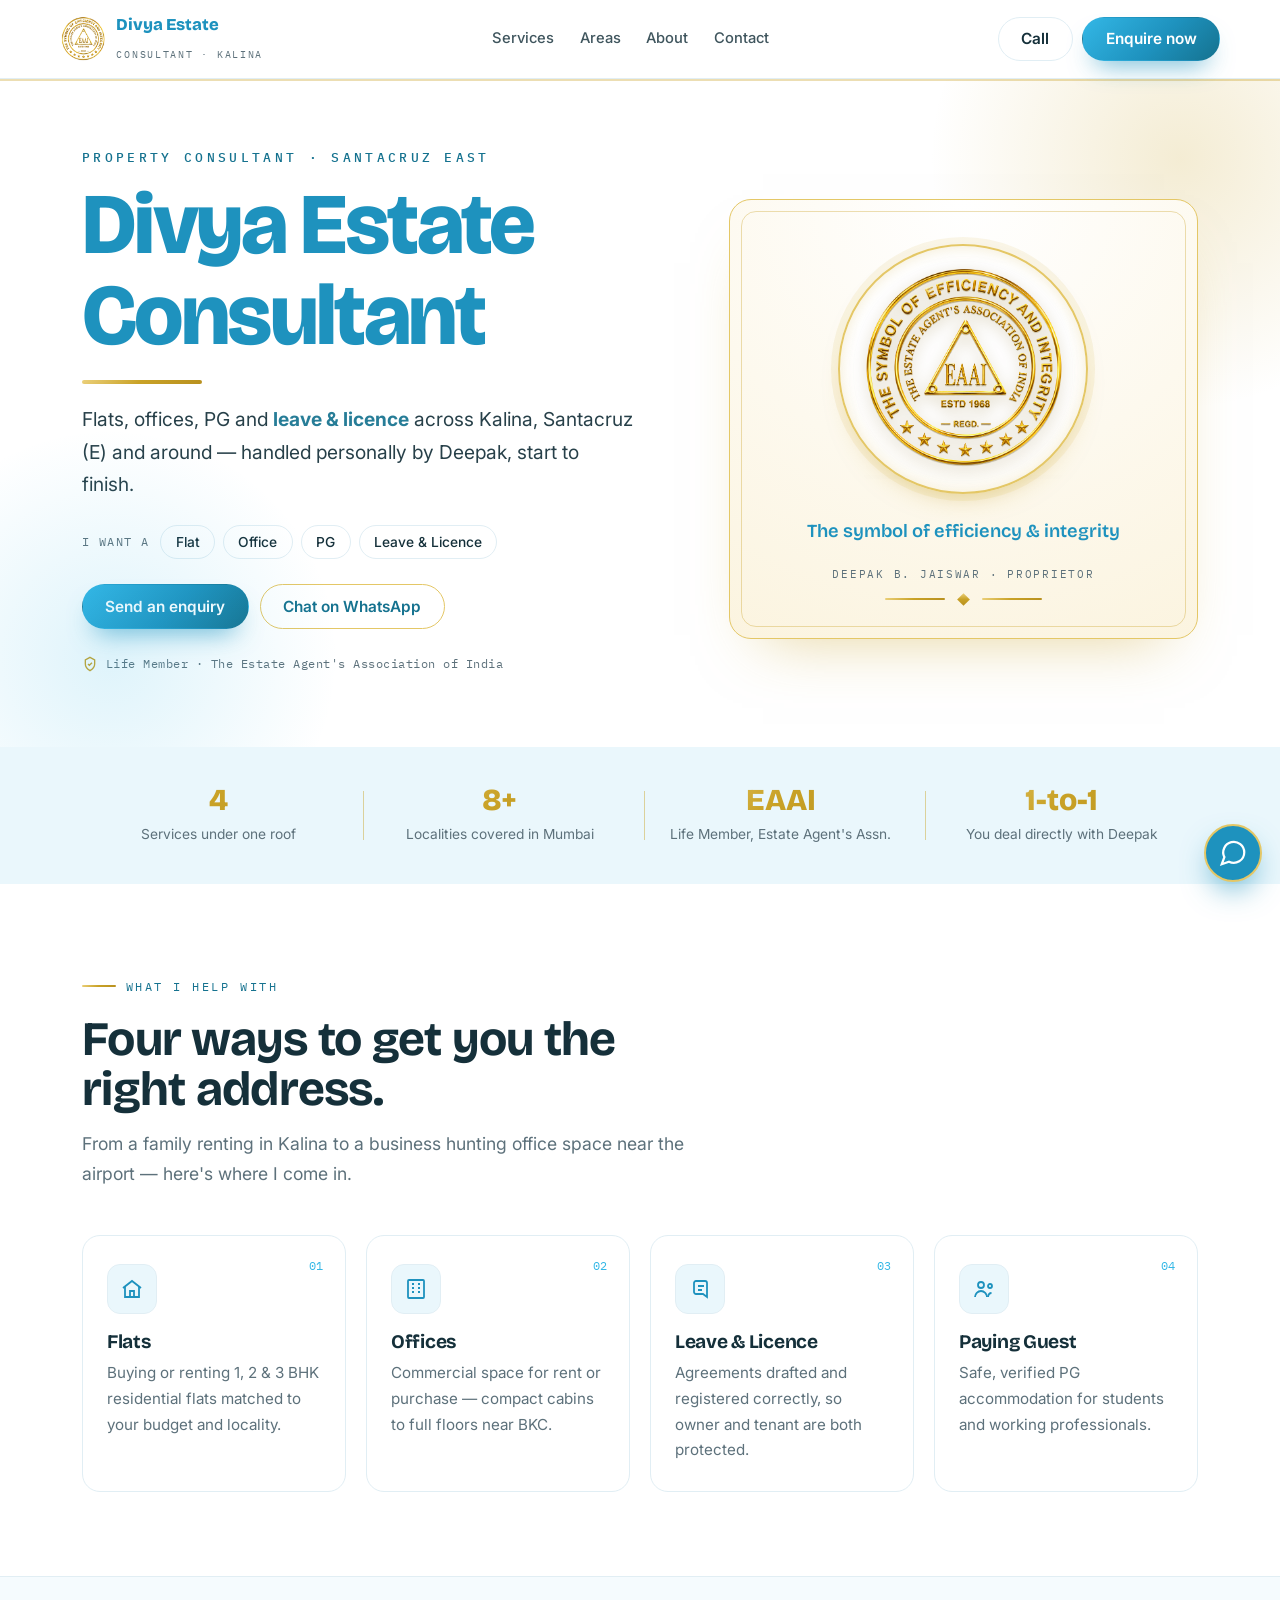
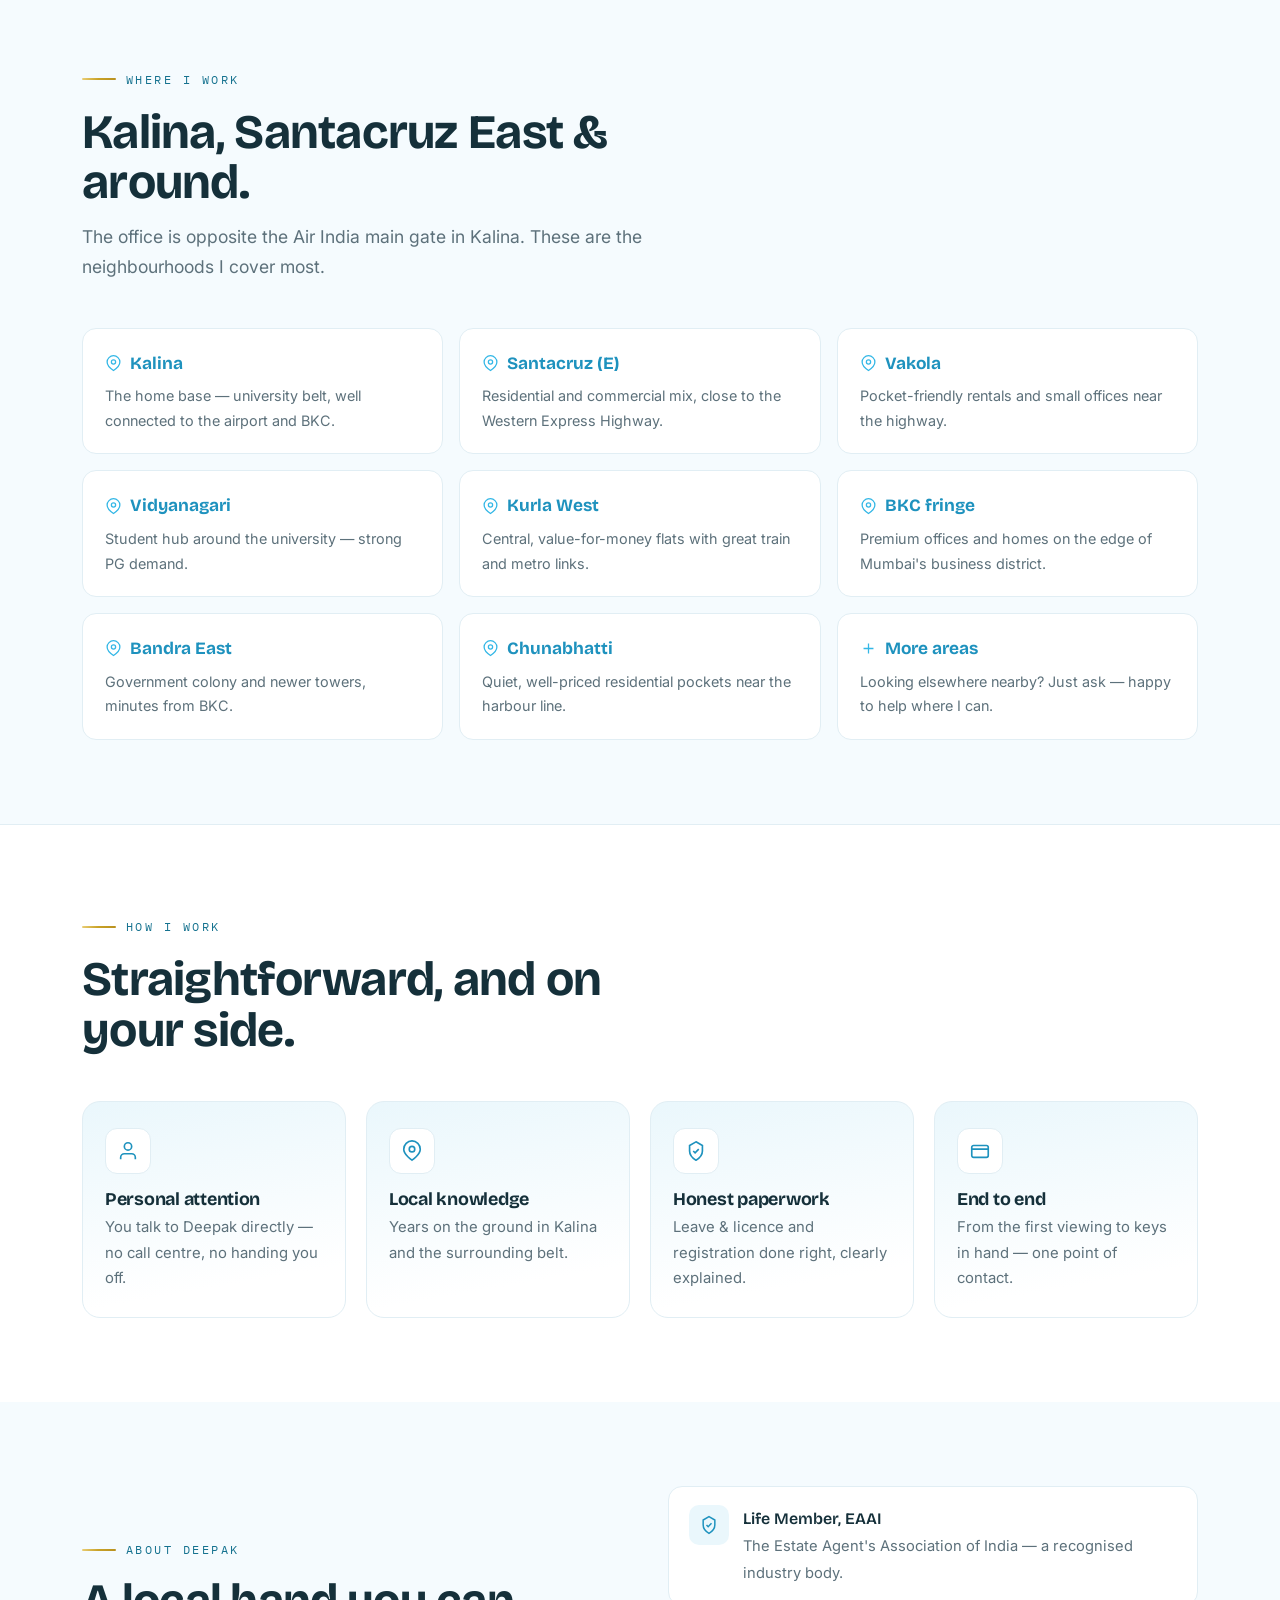
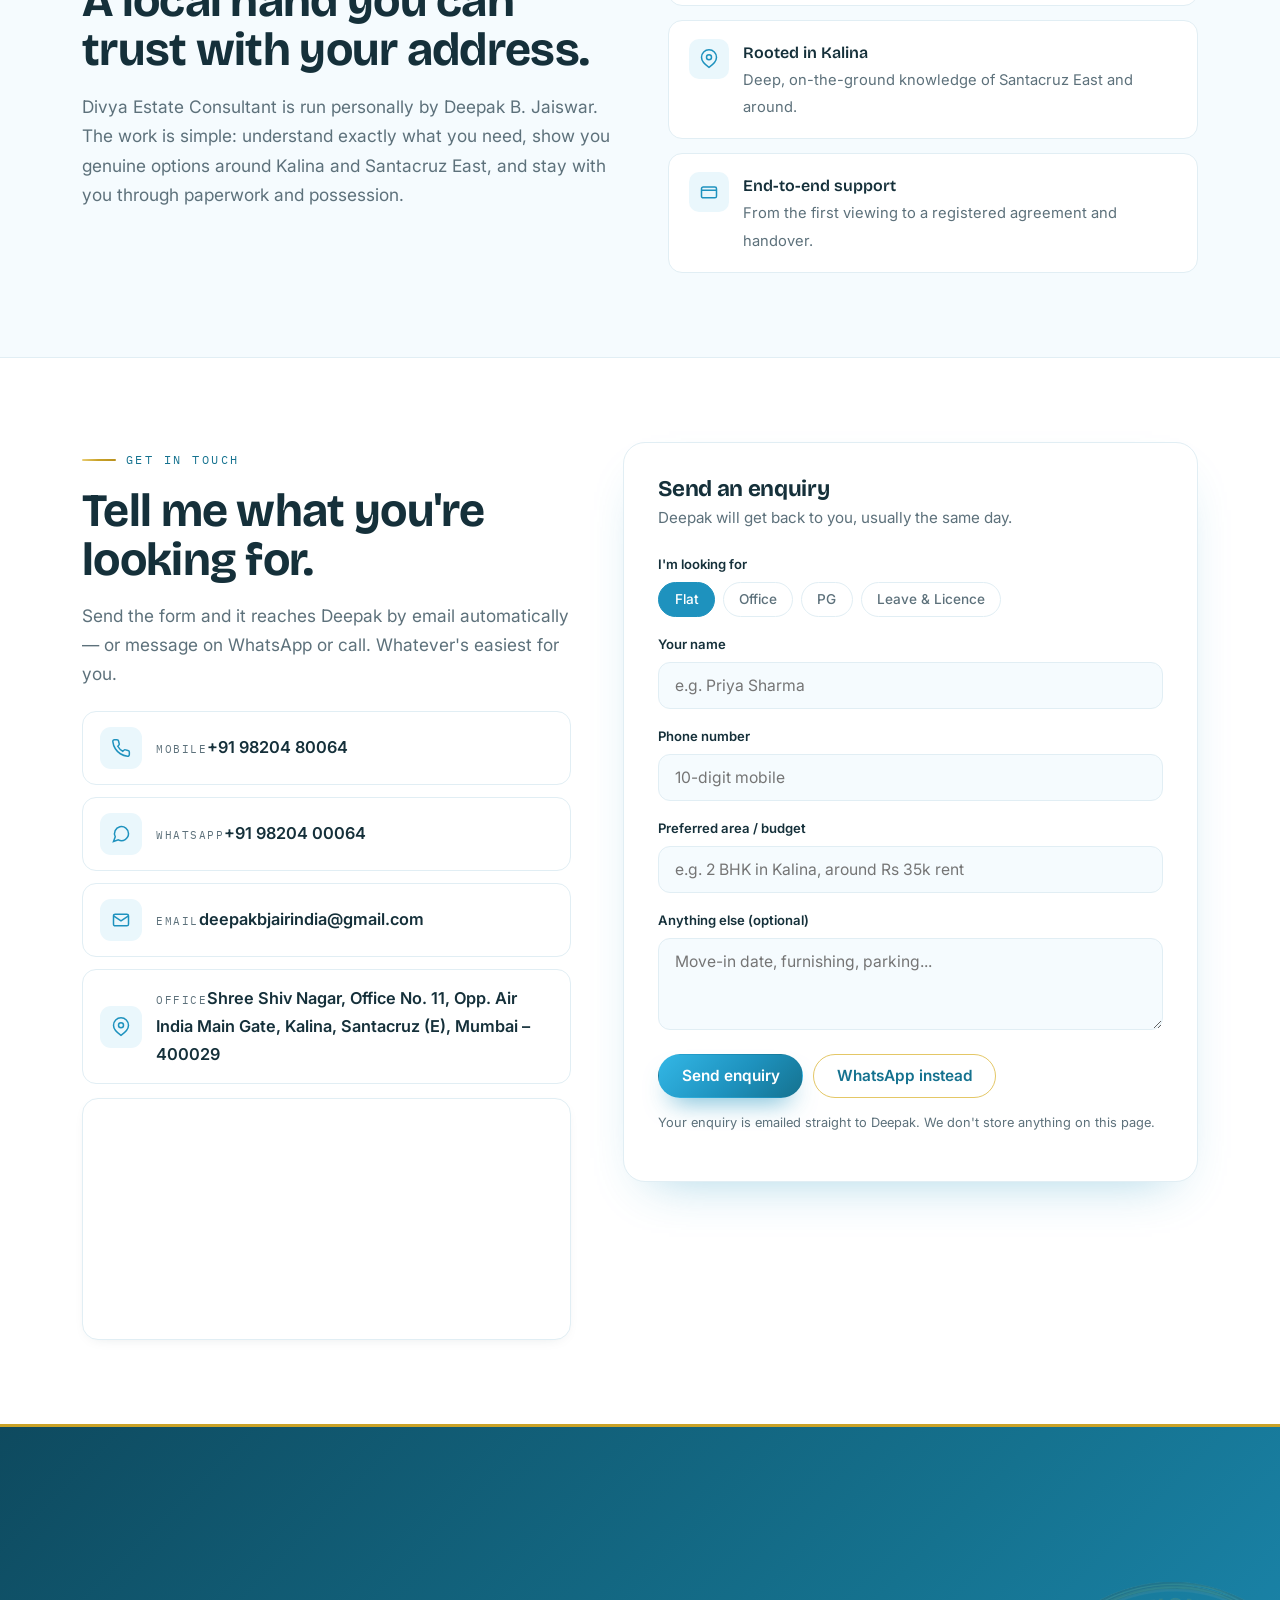
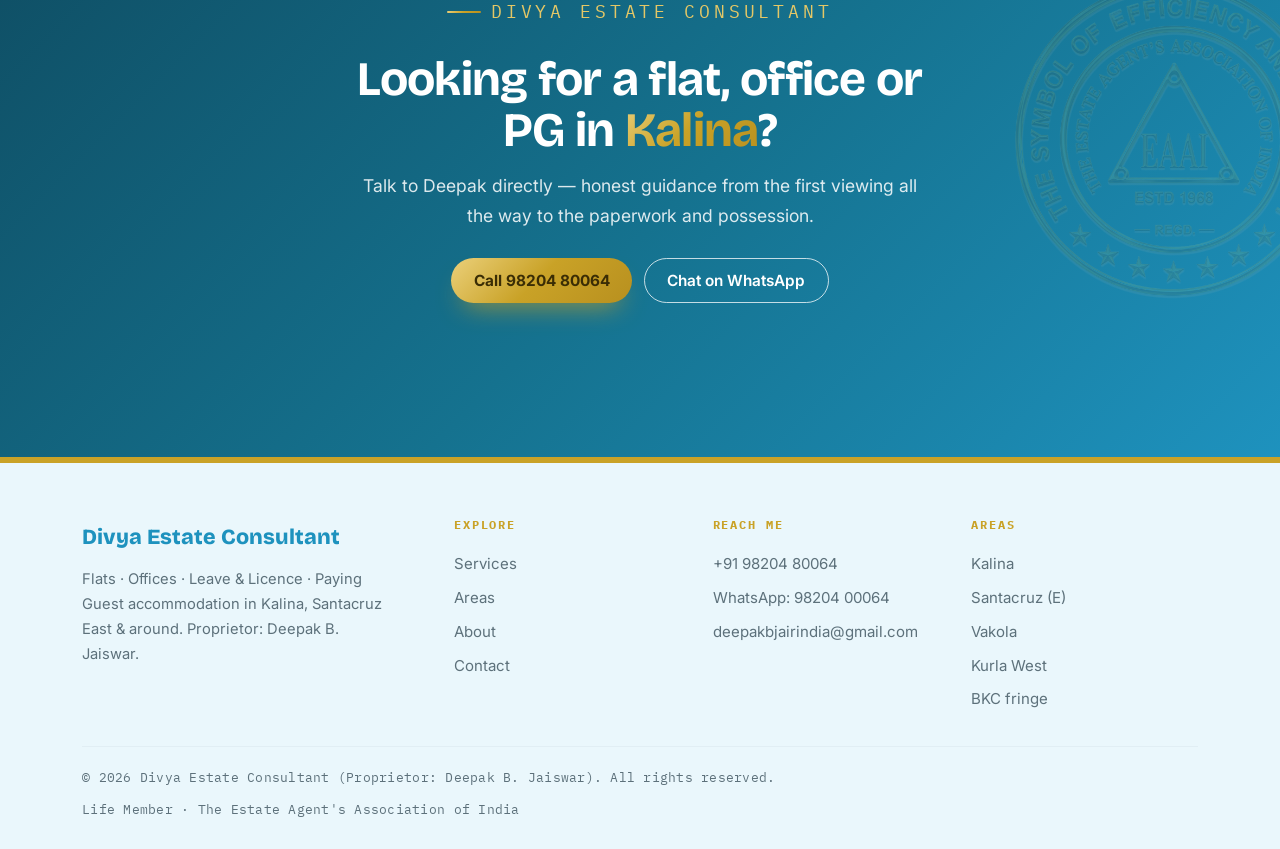
==== commit afbfff19: "Add files via upload" ====
--- a/index.html
+++ b/index.html
@@ -3,231 +3,90 @@
 <head>
 <meta charset="UTF-8" />
 <meta name="viewport" content="width=device-width, initial-scale=1.0" />
-<title>Divya Estate Consultant — Flats, Offices, Leave &amp; Licence, PG in Kalina, Mumbai</title>
-<meta name="description" content="Deepak B. Jaiswar — Divya Estate Consultant. Flats, offices, leave &amp; licence and paying-guest accommodation in Kalina, Santacruz East and around. Life Member, The Estate Agent's Association of India." />
+<title>Divya Estate Consultant | Property Consultant in Kalina, Santacruz East, Mumbai</title>
+<meta name="description" content="Divya Estate Consultant — property consultant in Kalina, Santacruz East, Mumbai. Flats, offices, leave &amp; licence and paying guest accommodation. Contact Deepak B. Jaiswar on 9820480064." />
+<meta name="keywords" content="estate agent Kalina, property consultant Santacruz East, flats for rent Kalina, PG accommodation Kalina, leave and licence Mumbai, office space Santacruz East, real estate agent Mumbai" />
+<meta name="author" content="Deepak B. Jaiswar" />
+<meta name="application-name" content="Divya Estate Consultant" />
+<meta name="apple-mobile-web-app-title" content="Divya Estate Consultant" />
+<meta name="robots" content="index, follow" />
+<link rel="canonical" href="https://www.divyaestateconsultant.in/" />
+<script type="application/ld+json">
+{
+  "@context":"https://schema.org",
+  "@type":"WebSite",
+  "name":"Divya Estate Consultant",
+  "url":"https://www.divyaestateconsultant.in/"
+}
+</script>
+
+
+<!-- Open Graph: link preview on WhatsApp / Facebook -->
+<meta property="og:type" content="website" />
+<meta property="og:site_name" content="Divya Estate Consultant" />
+<meta property="og:title" content="Divya Estate Consultant — Property Consultant in Kalina, Mumbai" />
+<meta property="og:description" content="Flats, offices, leave &amp; licence and PG accommodation in Kalina, Santacruz East. Call Deepak B. Jaiswar on 9820480064." />
+<meta property="og:url" content="https://www.divyaestateconsultant.in/" />
+<meta property="og:locale" content="en_IN" />
+<meta name="twitter:card" content="summary" />
+<meta name="twitter:title" content="Divya Estate Consultant — Property Consultant in Kalina, Mumbai" />
+<meta name="twitter:description" content="Flats, offices, leave &amp; licence and PG accommodation in Kalina, Santacruz East, Mumbai." />
+
+<!-- Favicon: blue house mark -->
+<link rel="icon" href="data:image/svg+xml,%3Csvg xmlns='http://www.w3.org/2000/svg' viewBox='0 0 100 100'%3E%3Ccircle cx='50' cy='50' r='48' fill='%23fff'/%3E%3Ccircle cx='50' cy='50' r='46' fill='none' stroke='%2333B7E6' stroke-width='5'/%3E%3Cpath d='M28 56 L50 36 L72 56 L72 72 L28 72 Z' fill='none' stroke='%231E92BE' stroke-width='6' stroke-linejoin='round'/%3E%3Cpath d='M43 72 L43 60 L57 60 L57 72' fill='none' stroke='%2333B7E6' stroke-width='5'/%3E%3C/svg%3E" />
+
+<!-- Local business structured data for Google -->
+<script type="application/ld+json">
+{
+  "@context":"https://schema.org",
+  "@type":"RealEstateAgent",
+  "name":"Divya Estate Consultant",
+  "founder":"Deepak B. Jaiswar",
+  "description":"Property consultancy for flats, offices, leave & licence agreements and paying guest accommodation in Kalina, Santacruz East and surrounding areas of Mumbai.",
+  "url":"https://www.divyaestateconsultant.in/",
+  "telephone":"+91-9820480064",
+  "email":"deepakbjairindia@gmail.com",
+  "priceRange":"$$",
+  "address":{
+    "@type":"PostalAddress",
+    "streetAddress":"Shree Shiv Nagar, Office No. 11, Opp. Air India Main Gate, Kalina",
+    "addressLocality":"Santacruz East, Mumbai",
+    "addressRegion":"Maharashtra",
+    "postalCode":"400029",
+    "addressCountry":"IN"
+  },
+  "areaServed":[
+    {"@type":"Place","name":"Kalina"},
+    {"@type":"Place","name":"Santacruz East"},
+    {"@type":"Place","name":"Vakola"},
+    {"@type":"Place","name":"Vidyanagari"},
+    {"@type":"Place","name":"Kurla West"},
+    {"@type":"Place","name":"Bandra East"},
+    {"@type":"Place","name":"Chunabhatti"}
+  ],
+  "memberOf":{"@type":"Organization","name":"The Estate Agent's Association of India"},
+  "hasOfferCatalog":{
+    "@type":"OfferCatalog","name":"Services",
+    "itemListElement":[
+      {"@type":"Offer","itemOffered":{"@type":"Service","name":"Flats for sale and rent"}},
+      {"@type":"Offer","itemOffered":{"@type":"Service","name":"Office space"}},
+      {"@type":"Offer","itemOffered":{"@type":"Service","name":"Leave and Licence agreements"}},
+      {"@type":"Offer","itemOffered":{"@type":"Service","name":"Paying Guest accommodation"}}
+    ]
+  }
+}
+</script>
 <link rel="preconnect" href="https://fonts.googleapis.com" />
 <link rel="preconnect" href="https://fonts.gstatic.com" crossorigin />
 <link href="https://fonts.googleapis.com/css2?family=Bricolage+Grotesque:opsz,wght@12..96,400;12..96,600;12..96,700;12..96,800&family=Inter:wght@400;500;600&family=IBM+Plex+Mono:wght@400;500;600&display=swap" rel="stylesheet" />
-<style>
-  :root{
-    --blue:#33B7E6;          /* light sky blue — brand accent */
-    --blue-deep:#1E92BE;     /* mid blue for buttons */
-    --blue-strong:#15728F;   /* deeper blue for small text/links on white */
-    --tint:#EAF7FC;          /* soft band background */
-    --tint-2:#F5FBFE;        /* very soft tint */
-    --paper:#FFFFFF;
-    --ink:#15303A;           /* deep blue-charcoal headings/text */
-    --muted:#5d717b;
-    --line:#e1eef4;
-    --white:#ffffff;
-    --display:"Bricolage Grotesque", system-ui, sans-serif;
-    --body:"Inter", system-ui, sans-serif;
-    --mono:"IBM Plex Mono", ui-monospace, monospace;
-    --maxw:1160px;
-    --shadow-sm:0 4px 16px -10px rgba(21,48,58,.22);
-    --shadow:0 22px 50px -28px rgba(30,146,190,.45);
-    --r:18px;
-  }
-  *{box-sizing:border-box;}
-  html{scroll-behavior:smooth;}
-  @media (prefers-reduced-motion:reduce){html{scroll-behavior:auto;}}
-  body{margin:0;font-family:var(--body);color:var(--ink);background:var(--paper);line-height:1.7;-webkit-font-smoothing:antialiased;overflow-x:hidden;}
-  a{color:inherit;}
-  img{max-width:100%;display:block;}
-  h1,h2,h3,h4{font-family:var(--display);font-weight:700;line-height:1.05;margin:0;letter-spacing:-0.015em;color:var(--ink);}
-  .wrap{max-width:var(--maxw);margin:0 auto;padding:0 22px;}
-  section{padding:84px 0;}
-  .eyebrow{font-family:var(--mono);font-size:.72rem;letter-spacing:.22em;text-transform:uppercase;color:var(--blue-strong);display:inline-flex;align-items:center;gap:.6rem;margin-bottom:1.1rem;}
-  .eyebrow::before{content:"";width:26px;height:2px;background:var(--blue);display:inline-block;border-radius:2px;}
-  .sec-head{max-width:62ch;margin-bottom:46px;}
-  .sec-head h2{font-size:clamp(2rem,4.2vw,3rem);}
-  .sec-head p{color:var(--muted);font-size:1.1rem;margin:.9rem 0 0;}
-
-  /* buttons */
-  .btn{display:inline-flex;align-items:center;gap:.5rem;font-family:var(--body);font-weight:600;font-size:.96rem;padding:.85rem 1.4rem;border-radius:999px;border:1.5px solid transparent;cursor:pointer;text-decoration:none;transition:transform .18s,box-shadow .18s,background .18s,color .18s,border-color .18s;line-height:1;white-space:nowrap;}
-  .btn:active{transform:translateY(1px);}
-  .btn-primary{background:var(--blue-deep);color:#fff;box-shadow:0 12px 24px -12px rgba(30,146,190,.7);}
-  .btn-primary:hover{background:var(--blue-strong);transform:translateY(-2px);}
-  .btn-wa{background:#fff;color:var(--blue-strong);border-color:var(--blue);}
-  .btn-wa:hover{background:var(--blue);color:#fff;border-color:var(--blue);}
-  .btn-ghost{border-color:var(--line);color:var(--ink);background:#fff;}
-  .btn-ghost:hover{border-color:var(--blue);color:var(--blue-strong);}
-  :focus-visible{outline:3px solid var(--blue);outline-offset:2px;border-radius:6px;}
-
-  /* header */
-  header{position:sticky;top:0;z-index:50;background:rgba(255,255,255,.9);backdrop-filter:blur(12px);border-bottom:1px solid var(--line);}
-  .nav{display:flex;align-items:center;justify-content:space-between;gap:1rem;padding:.7rem 0;}
-  .brandmark{display:flex;align-items:center;gap:.65rem;text-decoration:none;}
-  .brandmark svg{width:42px;height:42px;flex:none;}
-  .brandmark .bt b{font-family:var(--display);font-weight:800;font-size:1.04rem;color:var(--blue-deep);display:block;letter-spacing:-.01em;}
-  .brandmark .bt span{font-family:var(--mono);font-size:.6rem;letter-spacing:.18em;text-transform:uppercase;color:var(--muted);}
-  .navlinks{display:flex;align-items:center;gap:1.6rem;}
-  .navlinks a{font-size:.92rem;text-decoration:none;color:var(--ink);font-weight:500;opacity:.82;position:relative;}
-  .navlinks a:hover{opacity:1;color:var(--blue-strong);}
-  .nav-cta{display:flex;align-items:center;gap:.6rem;}
-  .menu-btn{display:none;background:none;border:1.5px solid var(--line);border-radius:10px;padding:.5rem .6rem;cursor:pointer;}
-  .menu-btn span{display:block;width:20px;height:2px;background:var(--blue-deep);margin:4px 0;border-radius:2px;}
-  @media (max-width:920px){
-    .navlinks{position:fixed;inset:62px 0 auto 0;flex-direction:column;align-items:flex-start;gap:0;background:#fff;border-bottom:1px solid var(--line);padding:.5rem 22px 1.2rem;transform:translateY(-135%);transition:transform .28s;box-shadow:var(--shadow-sm);}
-    .navlinks.open{transform:translateY(0);}
-    .navlinks a{padding:.85rem 0;width:100%;border-bottom:1px solid var(--line);}
-    .nav .nav-cta .btn-ghost{display:none;}
-    .menu-btn{display:block;}
-  }
-
-  /* hero */
-  .hero{position:relative;padding:72px 0 60px;overflow:hidden;}
-  .hero::before{content:"";position:absolute;top:-180px;right:-160px;width:520px;height:520px;border-radius:50%;background:radial-gradient(circle,rgba(51,183,230,.22),rgba(51,183,230,0) 68%);pointer-events:none;}
-  .hero-grid{position:relative;display:grid;grid-template-columns:1.12fr .88fr;gap:50px;align-items:center;}
-  .hero h1{font-size:clamp(2.7rem,7.2vw,5.4rem);color:var(--blue-deep);font-weight:800;letter-spacing:-.03em;margin-bottom:.4rem;}
-  .hero h1 .est{display:block;font-family:var(--mono);font-weight:500;font-size:.8rem;letter-spacing:.26em;color:var(--blue-strong);text-transform:uppercase;margin-bottom:1rem;}
-  .hero .lead{font-size:1.2rem;color:var(--ink);max-width:46ch;margin:1.2rem 0 1.5rem;opacity:.92;}
-  .hero .lead b{color:var(--blue-strong);}
-  .hero-actions{display:flex;flex-wrap:wrap;gap:.7rem;margin-bottom:1.5rem;}
-  .quick{display:flex;flex-wrap:wrap;gap:.5rem;margin-bottom:1.6rem;}
-  .quick span.lab{font-family:var(--mono);font-size:.72rem;letter-spacing:.12em;text-transform:uppercase;color:var(--muted);align-self:center;margin-right:.2rem;}
-  .qchip{font-family:var(--body);font-size:.86rem;padding:.5rem .9rem;border-radius:999px;border:1.5px solid var(--line);background:#fff;cursor:pointer;color:var(--ink);transition:all .16s;font-weight:500;}
-  .qchip:hover{border-color:var(--blue);color:var(--blue-strong);background:var(--tint);}
-  .trust{font-family:var(--mono);font-size:.78rem;color:var(--muted);display:flex;align-items:center;gap:.5rem;letter-spacing:.04em;}
-  .trust svg{width:16px;height:16px;color:var(--blue-deep);flex:none;}
-  /* light seal card */
-  .seal-panel{background:linear-gradient(160deg,var(--tint) 0%,#fff 75%);border:1px solid var(--line);border-radius:22px;padding:40px 32px;position:relative;box-shadow:var(--shadow);}
-  .seal-wrap{display:flex;justify-content:center;margin-bottom:20px;}
-  .seal-wrap svg{width:168px;height:168px;}
-  .seal-quote{text-align:center;font-family:var(--display);font-weight:600;font-size:1.15rem;color:var(--blue-deep);}
-  .seal-sub{text-align:center;font-family:var(--mono);font-size:.68rem;letter-spacing:.16em;text-transform:uppercase;color:var(--muted);margin-top:.5rem;}
-
-  /* stats — light tinted strip */
-  .stats{background:var(--tint);}
-  .stats .wrap{display:grid;grid-template-columns:repeat(4,1fr);gap:8px;padding:30px 22px;}
-  .stat{text-align:center;padding:8px 12px;position:relative;}
-  .stat + .stat::before{content:"";position:absolute;left:0;top:18%;height:64%;width:1px;background:rgba(21,114,143,.18);}
-  .stat b{font-family:var(--display);font-weight:800;font-size:1.9rem;color:var(--blue-deep);display:block;line-height:1;}
-  .stat span{font-size:.86rem;color:var(--muted);display:block;margin-top:.5rem;}
-  @media (max-width:680px){.stats .wrap{grid-template-columns:repeat(2,1fr);gap:18px;}.stat + .stat::before{display:none;}}
-
-  /* services */
-  .services{background:var(--paper);}
-  .svc-grid{display:grid;grid-template-columns:repeat(4,1fr);gap:20px;}
-  .svc{border:1px solid var(--line);border-radius:var(--r);padding:28px 24px;background:#fff;transition:transform .22s,box-shadow .22s,border-color .22s;position:relative;overflow:hidden;}
-  .svc::after{content:"";position:absolute;left:0;top:0;height:4px;width:100%;background:linear-gradient(90deg,var(--blue),var(--blue-deep));transform:scaleX(0);transform-origin:left;transition:transform .25s;}
-  .svc:hover{transform:translateY(-6px);box-shadow:var(--shadow);border-color:transparent;}
-  .svc:hover::after{transform:scaleX(1);}
-  .svc .ic{width:50px;height:50px;border-radius:13px;background:var(--tint);display:grid;place-items:center;color:var(--blue-deep);margin-bottom:18px;transition:background .22s,color .22s;}
-  .svc:hover .ic{background:var(--blue-deep);color:#fff;}
-  .svc .ic svg{width:24px;height:24px;}
-  .svc h3{font-size:1.2rem;color:var(--ink);margin-bottom:.5rem;}
-  .svc p{font-size:.95rem;color:var(--muted);margin:0;}
-  .svc .num{position:absolute;top:20px;right:22px;font-family:var(--mono);font-size:.72rem;color:var(--blue);}
-
-  /* areas */
-  .areas{background:var(--tint-2);border-top:1px solid var(--line);border-bottom:1px solid var(--line);}
-  .loc-grid{display:grid;grid-template-columns:repeat(3,1fr);gap:16px;}
-  .loc{border:1px solid var(--line);border-radius:14px;padding:20px 22px;background:#fff;transition:border-color .18s,transform .18s,box-shadow .18s;}
-  .loc:hover{border-color:var(--blue);transform:translateY(-3px);box-shadow:var(--shadow-sm);}
-  .loc b{font-family:var(--display);font-size:1.08rem;color:var(--blue-deep);display:flex;align-items:center;gap:.5rem;}
-  .loc b svg{width:17px;height:17px;color:var(--blue);}
-  .loc span{font-size:.9rem;color:var(--muted);display:block;margin-top:.4rem;}
-
-  /* approach — light cards */
-  .approach{background:var(--paper);}
-  .ap-grid{display:grid;grid-template-columns:repeat(4,1fr);gap:20px;margin-top:8px;}
-  .ap{background:linear-gradient(170deg,var(--tint) 0%,#fff 80%);border:1px solid var(--line);border-radius:var(--r);padding:26px 22px;transition:transform .2s,box-shadow .2s;}
-  .ap:hover{transform:translateY(-4px);box-shadow:var(--shadow);}
-  .ap .ic{width:46px;height:46px;border-radius:12px;background:#fff;border:1px solid var(--line);display:grid;place-items:center;color:var(--blue-deep);margin-bottom:16px;}
-  .ap .ic svg{width:22px;height:22px;}
-  .ap h4{color:var(--ink);font-size:1.12rem;margin-bottom:.4rem;}
-  .ap p{color:var(--muted);font-size:.93rem;margin:0;}
-
-  /* about */
-  .band{background:var(--tint-2);border-bottom:1px solid var(--line);}
-  .band .wrap{display:grid;grid-template-columns:1fr 1fr;gap:56px;align-items:center;}
-  .band h2{font-size:clamp(2rem,4vw,2.9rem);}
-  .band p{color:var(--muted);font-size:1.08rem;margin:1.1rem 0;}
-  .creds{display:grid;gap:14px;}
-  .cred{display:flex;gap:14px;align-items:flex-start;border:1px solid var(--line);border-radius:14px;padding:18px 20px;background:#fff;transition:transform .18s,box-shadow .18s;}
-  .cred:hover{transform:translateX(4px);box-shadow:var(--shadow-sm);}
-  .cred .ci{width:40px;height:40px;border-radius:10px;background:var(--tint);display:grid;place-items:center;color:var(--blue-deep);flex:none;}
-  .cred .ci svg{width:20px;height:20px;}
-  .cred b{font-family:var(--display);font-weight:600;display:block;color:var(--ink);}
-  .cred span{font-size:.92rem;color:var(--muted);}
-
-  /* enquiry + contact */
-  .enquiry{background:var(--paper);}
-  .enq-grid{display:grid;grid-template-columns:.92fr 1.08fr;gap:52px;align-items:start;}
-  .form-card{background:#fff;border:1px solid var(--line);border-radius:22px;padding:34px;box-shadow:var(--shadow);}
-  .form-card h3{font-size:1.4rem;margin-bottom:.3rem;}
-  .form-card .sub{color:var(--muted);font-size:.95rem;margin:0 0 22px;}
-  .field{margin-bottom:16px;}
-  .field label{display:block;font-size:.82rem;font-weight:600;margin-bottom:.4rem;color:var(--ink);}
-  .field input,.field textarea{width:100%;padding:.82rem .95rem;border:1.5px solid var(--line);border-radius:12px;font-family:var(--body);font-size:.98rem;background:var(--tint-2);color:var(--ink);transition:border-color .16s,background .16s;}
-  .field textarea{resize:vertical;min-height:92px;}
-  .field input:focus,.field textarea:focus{border-color:var(--blue);background:#fff;outline:none;}
-  .pickers{display:flex;flex-wrap:wrap;gap:8px;margin-bottom:6px;}
-  .pick{font-family:var(--body);font-size:.85rem;padding:.55rem .95rem;border-radius:999px;border:1.5px solid var(--line);background:#fff;cursor:pointer;color:var(--muted);transition:all .16s;font-weight:500;}
-  .pick[aria-pressed="true"]{background:var(--blue-deep);color:#fff;border-color:var(--blue-deep);}
-  .form-actions{display:flex;gap:10px;flex-wrap:wrap;margin-top:10px;}
-  .form-note{font-size:.8rem;color:var(--muted);margin-top:14px;}
-  .form-msg{font-size:.92rem;margin-top:14px;padding:.7rem .9rem;border-radius:10px;display:none;}
-  .form-msg.ok{display:block;background:#e8f7ef;color:#16633b;border:1px solid #b7e4cb;}
-  .form-msg.err{display:block;background:#fdecec;color:#9a2020;border:1px solid #f3c4c4;}
-  .enq-copy h2{font-size:clamp(2rem,4vw,2.9rem);}
-  .enq-copy p{color:var(--muted);font-size:1.08rem;margin:1rem 0 1.4rem;}
-  .contact-rows{display:grid;gap:12px;}
-  .crow{display:flex;align-items:center;gap:14px;padding:15px 17px;border:1px solid var(--line);border-radius:14px;background:#fff;text-decoration:none;color:var(--ink);transition:border-color .18s,transform .18s,box-shadow .18s;}
-  .crow:hover{border-color:var(--blue);transform:translateX(4px);box-shadow:var(--shadow-sm);}
-  .crow .ic{width:42px;height:42px;border-radius:11px;background:var(--tint);display:grid;place-items:center;color:var(--blue-deep);flex:none;}
-  .crow .ic svg{width:20px;height:20px;}
-  .crow .lbl{font-family:var(--mono);font-size:.68rem;letter-spacing:.14em;text-transform:uppercase;color:var(--muted);}
-  .crow .val{font-weight:600;font-size:1.02rem;}
-  .map-card{border:1px solid var(--line);border-radius:16px;overflow:hidden;background:#fff;margin-top:14px;box-shadow:var(--shadow-sm);}
-  .map-card iframe{width:100%;height:240px;border:0;display:block;}
-
-  /* footer — light */
-  footer{background:var(--tint);color:var(--muted);padding:56px 0 28px;border-top:1px solid var(--line);}
-  .foot-top{display:grid;grid-template-columns:1.5fr 1fr 1fr 1fr;gap:32px;padding-bottom:30px;border-bottom:1px solid var(--line);}
-  .foot-brand b{font-family:var(--display);font-weight:800;font-size:1.35rem;color:var(--blue-deep);display:block;}
-  .foot-brand p{font-size:.92rem;max-width:34ch;margin:.7rem 0 0;color:var(--muted);}
-  .foot-col h4{font-family:var(--mono);font-size:.72rem;letter-spacing:.16em;text-transform:uppercase;color:var(--blue-strong);margin:0 0 1rem;}
-  .foot-col a{display:block;text-decoration:none;color:var(--muted);font-size:.94rem;padding:.26rem 0;}
-  .foot-col a:hover{color:var(--blue-strong);}
-  .foot-bottom{display:flex;flex-wrap:wrap;justify-content:space-between;gap:10px;padding-top:20px;font-size:.8rem;font-family:var(--mono);letter-spacing:.02em;color:var(--muted);}
-
-  /* floating whatsapp */
-  .wa-float{position:fixed;right:18px;bottom:18px;z-index:60;width:58px;height:58px;border-radius:50%;background:var(--blue-deep);display:grid;place-items:center;box-shadow:0 14px 30px -8px rgba(30,146,190,.7);transition:transform .2s,background .2s;}
-  .wa-float:hover{transform:scale(1.08);background:var(--blue-strong);}
-  .wa-float svg{width:30px;height:30px;color:#fff;}
-
-  .reveal{opacity:0;transform:translateY(20px);transition:opacity .6s,transform .6s;}
-  .reveal.in{opacity:1;transform:none;}
-  @media (prefers-reduced-motion:reduce){.reveal{opacity:1;transform:none;transition:none;}.svc:hover,.crow:hover,.loc:hover,.ap:hover,.cred:hover{transform:none;}}
-
-  @media (max-width:980px){
-    .hero-grid{grid-template-columns:1fr;gap:36px;}
-    .seal-panel{order:-1;max-width:430px;}
-    .svc-grid,.ap-grid{grid-template-columns:repeat(2,1fr);}
-    .loc-grid{grid-template-columns:repeat(2,1fr);}
-    .band .wrap,.enq-grid{grid-template-columns:1fr;gap:36px;}
-    .foot-top{grid-template-columns:1fr 1fr;}
-  }
-  @media (max-width:600px){
-    section{padding:58px 0;}
-    .svc-grid,.ap-grid,.loc-grid{grid-template-columns:1fr;}
-    .foot-top{grid-template-columns:1fr;}
-  }
-</style>
+<link rel="stylesheet" href="styles.css" />
 </head>
 <body>
 
 <header>
   <div class="wrap nav">
     <a href="#top" class="brandmark" aria-label="Divya Estate Consultant home">
-      <svg viewBox="0 0 100 100" aria-hidden="true">
-        <circle cx="50" cy="50" r="47" fill="none" stroke="#33B7E6" stroke-width="3"/>
-        <circle cx="50" cy="50" r="40" fill="none" stroke="#1E92BE" stroke-width="1.5"/>
-        <path d="M30 56 L50 38 L70 56 L70 70 L30 70 Z" fill="none" stroke="#33B7E6" stroke-width="3" stroke-linejoin="round"/>
-        <path d="M44 70 L44 60 L56 60 L56 70" fill="none" stroke="#1E92BE" stroke-width="2.4"/>
-      </svg>
+      <img src="Logo.png" alt="Divya Estate Consultant logo" width="46" height="46" />
       <span class="bt"><b>Divya Estate</b><span>Consultant · Kalina</span></span>
     </a>
     <nav class="navlinks" id="navlinks">
@@ -267,22 +126,11 @@
     </div>
     <aside class="seal-panel reveal" aria-label="Brand seal">
       <div class="seal-wrap">
-        <svg viewBox="0 0 200 200" role="img" aria-label="Divya Estate Consultant seal">
-          <defs>
-            <path id="topArc" d="M 30 100 A 70 70 0 0 1 170 100" />
-            <path id="botArc" d="M 38 108 A 62 62 0 0 0 162 108" />
-          </defs>
-          <circle cx="100" cy="100" r="92" fill="none" stroke="#33B7E6" stroke-width="2"/>
-          <circle cx="100" cy="100" r="82" fill="none" stroke="rgba(30,146,190,.4)" stroke-width="1"/>
-          <text font-family="IBM Plex Mono, monospace" font-size="13" letter-spacing="3" fill="#1E92BE" text-anchor="middle"><textPath href="#topArc" startOffset="50%">DIVYA ESTATE CONSULTANT</textPath></text>
-          <text font-family="IBM Plex Mono, monospace" font-size="9.5" letter-spacing="2" fill="rgba(21,114,143,.7)" text-anchor="middle"><textPath href="#botArc" startOffset="50%">KALINA · SANTACRUZ EAST · MUMBAI</textPath></text>
-          <path d="M70 108 L100 80 L130 108 L130 128 L70 128 Z" fill="none" stroke="#1E92BE" stroke-width="3.5" stroke-linejoin="round"/>
-          <path d="M92 128 L92 114 L108 114 L108 128" fill="none" stroke="#33B7E6" stroke-width="3"/>
-          <circle cx="100" cy="62" r="2.4" fill="#33B7E6"/><circle cx="46" cy="100" r="2" fill="#33B7E6"/><circle cx="154" cy="100" r="2" fill="#33B7E6"/>
-        </svg>
+        <div class="medallion"><img src="Logo.png" alt="Divya Estate Consultant — Life Member, The Estate Agent's Association of India" /></div>
       </div>
       <p class="seal-quote">The symbol of efficiency &amp; integrity</p>
       <p class="seal-sub">Deepak B. Jaiswar · Proprietor</p>
+      <div class="flourish"><span></span><i></i><span></span></div>
     </aside>
   </div>
 </section>
@@ -411,6 +259,20 @@
 
 </main>
 
+<!-- PREMIUM CTA -->
+<section class="cta">
+  <img class="cta-seal" src="Logo.png" alt="" aria-hidden="true" />
+  <div class="wrap">
+    <p class="eyebrow">Divya Estate Consultant</p>
+    <h2>Looking for a flat, office or PG in <span class="g">Kalina</span>?</h2>
+    <p>Talk to Deepak directly — honest guidance from the first viewing all the way to the paperwork and possession.</p>
+    <div class="cta-btns">
+      <a class="btn btn-gold" href="tel:+919820480064">Call 98204 80064</a>
+      <a class="btn btn-outline-light" href="https://wa.me/919820400064?text=Hi%20Deepak%2C%20I%27m%20looking%20for%20a%20property%20in%20Kalina." target="_blank" rel="noopener">Chat on WhatsApp</a>
+    </div>
+  </div>
+</section>
+
 <footer>
   <div class="wrap">
     <div class="foot-top">
@@ -433,74 +295,6 @@
   <svg viewBox="0 0 24 24" fill="none" stroke="currentColor" stroke-width="1.8"><path d="M21 11.5a8.4 8.4 0 01-12.2 7.5L3 21l2.1-5.7A8.4 8.4 0 1121 11.5z"/></svg>
 </a>
 
-<script>
-  /* ===== Auto-email setup =====
-     The form below emails enquiries to Deepak using Web3Forms (free).
-     1) Go to https://web3forms.com  ->  enter Deepak's email  ->  copy the Access Key.
-     2) Paste it between the quotes on the next line.
-     Until a real key is added, the form falls back to opening WhatsApp.        */
-  const WEB3FORMS_ACCESS_KEY = "YOUR-WEB3FORMS-ACCESS-KEY";
-
-  document.getElementById('yr').textContent = new Date().getFullYear();
-
-  const menuBtn=document.getElementById('menuBtn'), navlinks=document.getElementById('navlinks');
-  menuBtn.addEventListener('click',()=>{const o=navlinks.classList.toggle('open');menuBtn.setAttribute('aria-expanded',o);});
-  navlinks.querySelectorAll('a').forEach(a=>a.addEventListener('click',()=>{navlinks.classList.remove('open');menuBtn.setAttribute('aria-expanded',false);}));
-
-  let reqType='a Flat';
-  const pickers=document.getElementById('pickers');
-  function setType(val){pickers.querySelectorAll('.pick').forEach(p=>p.setAttribute('aria-pressed', p.dataset.val===val));reqType=val;}
-  pickers.addEventListener('click',e=>{const b=e.target.closest('.pick');if(b)setType(b.dataset.val);});
-
-  // hero quick chips -> preset type + scroll to form
-  document.querySelectorAll('.qchip').forEach(c=>c.addEventListener('click',()=>{
-    setType(c.dataset.q);
-    document.getElementById('enquiry').scrollIntoView({behavior:'smooth'});
-  }));
-
-  const g=id=>(document.getElementById(id).value||'').trim();
-  function buildMessage(){
-    let m=`Hi Deepak, I'm looking for ${reqType} in/around Kalina.`;
-    if(g('f-name'))m+=`\nName: ${g('f-name')}`;
-    if(g('f-phone'))m+=`\nPhone: ${g('f-phone')}`;
-    if(g('f-area'))m+=`\nArea / budget: ${g('f-area')}`;
-    if(g('f-msg'))m+=`\nNotes: ${g('f-msg')}`;
-    return m;
-  }
-  function showMsg(text,ok){const el=document.getElementById('formMsg');el.textContent=text;el.className='form-msg '+(ok?'ok':'err');}
-
-  document.getElementById('sendWa').addEventListener('click',()=>window.open('https://wa.me/919820400064?text='+encodeURIComponent(buildMessage()),'_blank','noopener'));
-
-  document.getElementById('sendEnq').addEventListener('click',async()=>{
-    if(!g('f-name')||!g('f-phone')){showMsg('Please add your name and phone number.',false);return;}
-    // No key yet -> use WhatsApp so the enquiry still reaches Deepak
-    if(WEB3FORMS_ACCESS_KEY==="YOUR-WEB3FORMS-ACCESS-KEY"){
-      window.open('https://wa.me/919820400064?text='+encodeURIComponent(buildMessage()),'_blank','noopener');
-      showMsg('Opening WhatsApp. (Add a Web3Forms key to email enquiries automatically.)',true);
-      return;
-    }
-    const btn=document.getElementById('sendEnq');const orig=btn.textContent;btn.textContent='Sending…';btn.disabled=true;
-    try{
-      const res=await fetch('https://api.web3forms.com/submit',{
-        method:'POST',headers:{'Content-Type':'application/json',Accept:'application/json'},
-        body:JSON.stringify({
-          access_key:WEB3FORMS_ACCESS_KEY,
-          subject:'New website enquiry — '+reqType,
-          from_name:g('f-name')||'Website enquiry',
-          looking_for:reqType, name:g('f-name'), phone:g('f-phone'),
-          area_budget:g('f-area'), message:g('f-msg')
-        })
-      });
-      const data=await res.json();
-      if(data.success){showMsg('Thanks! Your enquiry has been sent to Deepak.',true);
-        ['f-name','f-phone','f-area','f-msg'].forEach(id=>document.getElementById(id).value='');}
-      else{showMsg('Could not send right now — please WhatsApp or call instead.',false);}
-    }catch(e){showMsg('Could not send right now — please WhatsApp or call instead.',false);}
-    finally{btn.textContent=orig;btn.disabled=false;}
-  });
-
-  const io=new IntersectionObserver(es=>{es.forEach(en=>{if(en.isIntersecting){en.target.classList.add('in');io.unobserve(en.target);}});},{threshold:0.12});
-  document.querySelectorAll('.reveal').forEach(el=>io.observe(el));
-</script>
+<script src="script.js"></script>
 </body>
 </html>
--- a/styles.css
+++ b/styles.css
@@ -0,0 +1,329 @@
+:root{
+    --blue:#33B7E6;          /* light sky blue — brand accent */
+    --blue-deep:#1E92BE;     /* mid blue for buttons */
+    --blue-strong:#15728F;   /* deeper blue for small text/links on white */
+    --gold:#C9A227;          /* metallic gold accent */
+    --gold-light:#E4C766;    /* light gold */
+    --gold-soft:#FBF3DD;     /* pale gold tint */
+    --tint:#EAF7FC;          /* soft blue band background */
+    --tint-2:#F5FBFE;        /* very soft blue tint */
+    --paper:#FFFFFF;
+    --ink:#15303A;           /* deep blue-charcoal headings/text */
+    --muted:#5d717b;
+    --line:#e1eef4;
+    --white:#ffffff;
+    --display:"Bricolage Grotesque", system-ui, sans-serif;
+    --body:"Inter", system-ui, sans-serif;
+    --mono:"IBM Plex Mono", ui-monospace, monospace;
+    --maxw:1160px;
+    --shadow-sm:0 4px 16px -10px rgba(21,48,58,.22);
+    --shadow:0 22px 50px -28px rgba(30,146,190,.45);
+    --r:18px;
+  }
+  *{box-sizing:border-box;}
+  html{scroll-behavior:smooth;}
+  @media (prefers-reduced-motion:reduce){html{scroll-behavior:auto;}}
+  body{margin:0;font-family:var(--body);color:var(--ink);background:var(--paper);line-height:1.7;-webkit-font-smoothing:antialiased;overflow-x:hidden;}
+  a{color:inherit;}
+  img{max-width:100%;display:block;}
+  h1,h2,h3,h4{font-family:var(--display);font-weight:700;line-height:1.05;margin:0;letter-spacing:-0.015em;color:var(--ink);}
+  .wrap{max-width:var(--maxw);margin:0 auto;padding:0 22px;}
+  section{padding:84px 0;}
+  .eyebrow{font-family:var(--mono);font-size:.72rem;letter-spacing:.22em;text-transform:uppercase;color:var(--blue-strong);display:inline-flex;align-items:center;gap:.6rem;margin-bottom:1.1rem;}
+  .eyebrow::before{content:"";width:26px;height:2px;background:var(--gold);display:inline-block;border-radius:2px;}
+  .sec-head{max-width:62ch;margin-bottom:46px;}
+  .sec-head h2{font-size:clamp(2rem,4.2vw,3rem);}
+  .sec-head p{color:var(--muted);font-size:1.1rem;margin:.9rem 0 0;}
+
+  /* buttons */
+  .btn{display:inline-flex;align-items:center;gap:.5rem;font-family:var(--body);font-weight:600;font-size:.96rem;padding:.85rem 1.4rem;border-radius:999px;border:1.5px solid transparent;cursor:pointer;text-decoration:none;transition:transform .18s,box-shadow .18s,background .18s,color .18s,border-color .18s;line-height:1;white-space:nowrap;}
+  .btn:active{transform:translateY(1px);}
+  .btn-primary{background:var(--blue-deep);color:#fff;box-shadow:0 12px 24px -12px rgba(30,146,190,.7);}
+  .btn-primary:hover{background:var(--blue-strong);transform:translateY(-2px);}
+  .btn-wa{background:#fff;color:var(--blue-strong);border-color:var(--gold-light);}
+  .btn-wa:hover{background:var(--blue);color:#fff;border-color:var(--blue);}
+  .btn-ghost{border-color:var(--line);color:var(--ink);background:#fff;}
+  .btn-ghost:hover{border-color:var(--blue);color:var(--blue-strong);}
+  :focus-visible{outline:3px solid var(--blue);outline-offset:2px;border-radius:6px;}
+
+  /* header */
+  header{position:sticky;top:0;z-index:50;background:rgba(255,255,255,.9);backdrop-filter:blur(12px);border-bottom:1px solid var(--line);}
+  .nav{display:flex;align-items:center;justify-content:space-between;gap:1rem;padding:.7rem 0;}
+  .brandmark{display:flex;align-items:center;gap:.65rem;text-decoration:none;}
+  .brandmark img{width:46px;height:46px;flex:none;object-fit:contain;}
+  .brandmark .bt b{font-family:var(--display);font-weight:800;font-size:1.04rem;color:var(--blue-deep);display:block;letter-spacing:-.01em;}
+  .brandmark .bt span{font-family:var(--mono);font-size:.6rem;letter-spacing:.18em;text-transform:uppercase;color:var(--muted);}
+  .navlinks{display:flex;align-items:center;gap:1.6rem;}
+  .navlinks a{font-size:.92rem;text-decoration:none;color:var(--ink);font-weight:500;opacity:.82;position:relative;}
+  .navlinks a:hover{opacity:1;color:var(--blue-strong);}
+  .nav-cta{display:flex;align-items:center;gap:.6rem;}
+  .menu-btn{display:none;background:none;border:1.5px solid var(--line);border-radius:10px;padding:.5rem .6rem;cursor:pointer;}
+  .menu-btn span{display:block;width:20px;height:2px;background:var(--blue-deep);margin:4px 0;border-radius:2px;}
+  @media (max-width:920px){
+    .navlinks{position:fixed;inset:62px 0 auto 0;flex-direction:column;align-items:flex-start;gap:0;background:#fff;border-bottom:1px solid var(--line);padding:.5rem 22px 1.2rem;transform:translateY(-135%);transition:transform .28s;box-shadow:var(--shadow-sm);}
+    .navlinks.open{transform:translateY(0);}
+    .navlinks a{padding:.85rem 0;width:100%;border-bottom:1px solid var(--line);}
+    .nav .nav-cta .btn-ghost{display:none;}
+    .menu-btn{display:block;}
+  }
+
+  /* hero */
+  .hero{position:relative;padding:72px 0 60px;overflow:hidden;}
+  .hero::before{content:"";position:absolute;top:-180px;right:-160px;width:520px;height:520px;border-radius:50%;background:radial-gradient(circle,rgba(201,162,39,.16),rgba(51,183,230,0) 68%);pointer-events:none;}
+  .hero-grid{position:relative;display:grid;grid-template-columns:1.12fr .88fr;gap:50px;align-items:center;}
+  .hero h1{font-size:clamp(2.7rem,7.2vw,5.4rem);color:var(--blue-deep);font-weight:800;letter-spacing:-.03em;margin-bottom:.4rem;}
+  .hero h1 .est{display:block;font-family:var(--mono);font-weight:500;font-size:.8rem;letter-spacing:.26em;color:var(--blue-strong);text-transform:uppercase;margin-bottom:1rem;}
+  .hero .lead{font-size:1.2rem;color:var(--ink);max-width:46ch;margin:1.2rem 0 1.5rem;opacity:.92;}
+  .hero .lead b{color:var(--blue-strong);}
+  .hero-actions{display:flex;flex-wrap:wrap;gap:.7rem;margin-bottom:1.5rem;}
+  .quick{display:flex;flex-wrap:wrap;gap:.5rem;margin-bottom:1.6rem;}
+  .quick span.lab{font-family:var(--mono);font-size:.72rem;letter-spacing:.12em;text-transform:uppercase;color:var(--muted);align-self:center;margin-right:.2rem;}
+  .qchip{font-family:var(--body);font-size:.86rem;padding:.5rem .9rem;border-radius:999px;border:1.5px solid var(--line);background:#fff;cursor:pointer;color:var(--ink);transition:all .16s;font-weight:500;}
+  .qchip:hover{border-color:var(--blue);color:var(--blue-strong);background:var(--tint);}
+  .trust{font-family:var(--mono);font-size:.78rem;color:var(--muted);display:flex;align-items:center;gap:.5rem;letter-spacing:.04em;}
+  .trust svg{width:16px;height:16px;color:var(--gold);flex:none;}
+  /* light seal card */
+  .seal-panel{background:linear-gradient(160deg,#fff 0%,var(--gold-soft) 100%);border:2px solid var(--gold-light);border-radius:22px;padding:40px 32px;position:relative;box-shadow:0 26px 54px -30px rgba(201,162,39,.45);}
+  .seal-panel::before{content:"";position:absolute;inset:9px;border:1px solid rgba(201,162,39,.4);border-radius:15px;pointer-events:none;}
+  .seal-wrap{display:flex;justify-content:center;margin-bottom:20px;}
+  .seal-wrap img{width:230px;height:230px;object-fit:contain;filter:drop-shadow(0 10px 18px rgba(201,162,39,.28));}
+  .seal-quote{text-align:center;font-family:var(--display);font-weight:600;font-size:1.15rem;color:var(--blue-deep);position:relative;}
+  .seal-sub{text-align:center;font-family:var(--mono);font-size:.68rem;letter-spacing:.16em;text-transform:uppercase;color:var(--muted);margin-top:.5rem;}
+
+  /* stats — light tinted strip */
+  .stats{background:var(--tint);}
+  .stats .wrap{display:grid;grid-template-columns:repeat(4,1fr);gap:8px;padding:30px 22px;}
+  .stat{text-align:center;padding:8px 12px;position:relative;}
+  .stat + .stat::before{content:"";position:absolute;left:0;top:18%;height:64%;width:1px;background:rgba(201,162,39,.45);}
+  .stat b{font-family:var(--display);font-weight:800;font-size:1.9rem;color:var(--gold);display:block;line-height:1;}
+  .stat span{font-size:.86rem;color:var(--muted);display:block;margin-top:.5rem;}
+  @media (max-width:680px){.stats .wrap{grid-template-columns:repeat(2,1fr);gap:18px;}.stat + .stat::before{display:none;}}
+
+  /* services */
+  .services{background:var(--paper);}
+  .svc-grid{display:grid;grid-template-columns:repeat(4,1fr);gap:20px;}
+  .svc{border:1px solid var(--line);border-radius:var(--r);padding:28px 24px;background:#fff;transition:transform .22s,box-shadow .22s,border-color .22s;position:relative;overflow:hidden;}
+  .svc::after{content:"";position:absolute;left:0;top:0;height:4px;width:100%;background:linear-gradient(90deg,var(--blue),var(--gold));transform:scaleX(0);transform-origin:left;transition:transform .25s;}
+  .svc:hover{transform:translateY(-6px);box-shadow:var(--shadow);border-color:transparent;}
+  .svc:hover::after{transform:scaleX(1);}
+  .svc .ic{width:50px;height:50px;border-radius:13px;background:var(--tint);display:grid;place-items:center;color:var(--blue-deep);margin-bottom:18px;transition:background .22s,color .22s;}
+  .svc:hover .ic{background:var(--blue-deep);color:#fff;}
+  .svc .ic svg{width:24px;height:24px;}
+  .svc h3{font-size:1.2rem;color:var(--ink);margin-bottom:.5rem;}
+  .svc p{font-size:.95rem;color:var(--muted);margin:0;}
+  .svc .num{position:absolute;top:20px;right:22px;font-family:var(--mono);font-size:.72rem;color:var(--blue);}
+
+  /* areas */
+  .areas{background:var(--tint-2);border-top:1px solid var(--line);border-bottom:1px solid var(--line);}
+  .loc-grid{display:grid;grid-template-columns:repeat(3,1fr);gap:16px;}
+  .loc{border:1px solid var(--line);border-radius:14px;padding:20px 22px;background:#fff;transition:border-color .18s,transform .18s,box-shadow .18s;}
+  .loc:hover{border-color:var(--blue);transform:translateY(-3px);box-shadow:var(--shadow-sm);}
+  .loc b{font-family:var(--display);font-size:1.08rem;color:var(--blue-deep);display:flex;align-items:center;gap:.5rem;}
+  .loc b svg{width:17px;height:17px;color:var(--blue);}
+  .loc span{font-size:.9rem;color:var(--muted);display:block;margin-top:.4rem;}
+
+  /* approach — light cards */
+  .approach{background:var(--paper);}
+  .ap-grid{display:grid;grid-template-columns:repeat(4,1fr);gap:20px;margin-top:8px;}
+  .ap{background:linear-gradient(170deg,var(--tint) 0%,#fff 80%);border:1px solid var(--line);border-radius:var(--r);padding:26px 22px;transition:transform .2s,box-shadow .2s;}
+  .ap:hover{transform:translateY(-4px);box-shadow:var(--shadow);}
+  .ap .ic{width:46px;height:46px;border-radius:12px;background:#fff;border:1px solid var(--line);display:grid;place-items:center;color:var(--blue-deep);margin-bottom:16px;}
+  .ap .ic svg{width:22px;height:22px;}
+  .ap h4{color:var(--ink);font-size:1.12rem;margin-bottom:.4rem;}
+  .ap p{color:var(--muted);font-size:.93rem;margin:0;}
+
+  /* about */
+  .band{background:var(--tint-2);border-bottom:1px solid var(--line);}
+  .band .wrap{display:grid;grid-template-columns:1fr 1fr;gap:56px;align-items:center;}
+  .band h2{font-size:clamp(2rem,4vw,2.9rem);}
+  .band p{color:var(--muted);font-size:1.08rem;margin:1.1rem 0;}
+  .creds{display:grid;gap:14px;}
+  .cred{display:flex;gap:14px;align-items:flex-start;border:1px solid var(--line);border-radius:14px;padding:18px 20px;background:#fff;transition:transform .18s,box-shadow .18s;}
+  .cred:hover{transform:translateX(4px);box-shadow:var(--shadow-sm);}
+  .cred .ci{width:40px;height:40px;border-radius:10px;background:var(--tint);display:grid;place-items:center;color:var(--blue-deep);flex:none;}
+  .cred .ci svg{width:20px;height:20px;}
+  .cred b{font-family:var(--display);font-weight:600;display:block;color:var(--ink);}
+  .cred span{font-size:.92rem;color:var(--muted);}
+
+  /* enquiry + contact */
+  .enquiry{background:var(--paper);}
+  .enq-grid{display:grid;grid-template-columns:.92fr 1.08fr;gap:52px;align-items:start;}
+  .form-card{background:#fff;border:1px solid var(--line);border-radius:22px;padding:34px;box-shadow:var(--shadow);}
+  .form-card h3{font-size:1.4rem;margin-bottom:.3rem;}
+  .form-card .sub{color:var(--muted);font-size:.95rem;margin:0 0 22px;}
+  .field{margin-bottom:16px;}
+  .field label{display:block;font-size:.82rem;font-weight:600;margin-bottom:.4rem;color:var(--ink);}
+  .field input,.field textarea{width:100%;padding:.82rem .95rem;border:1.5px solid var(--line);border-radius:12px;font-family:var(--body);font-size:.98rem;background:var(--tint-2);color:var(--ink);transition:border-color .16s,background .16s;}
+  .field textarea{resize:vertical;min-height:92px;}
+  .field input:focus,.field textarea:focus{border-color:var(--blue);background:#fff;outline:none;}
+  .pickers{display:flex;flex-wrap:wrap;gap:8px;margin-bottom:6px;}
+  .pick{font-family:var(--body);font-size:.85rem;padding:.55rem .95rem;border-radius:999px;border:1.5px solid var(--line);background:#fff;cursor:pointer;color:var(--muted);transition:all .16s;font-weight:500;}
+  .pick[aria-pressed="true"]{background:var(--blue-deep);color:#fff;border-color:var(--blue-deep);}
+  .form-actions{display:flex;gap:10px;flex-wrap:wrap;margin-top:10px;}
+  .form-note{font-size:.8rem;color:var(--muted);margin-top:14px;}
+  .form-msg{font-size:.92rem;margin-top:14px;padding:.7rem .9rem;border-radius:10px;display:none;}
+  .form-msg.ok{display:block;background:#e8f7ef;color:#16633b;border:1px solid #b7e4cb;}
+  .form-msg.err{display:block;background:#fdecec;color:#9a2020;border:1px solid #f3c4c4;}
+  .enq-copy h2{font-size:clamp(2rem,4vw,2.9rem);}
+  .enq-copy p{color:var(--muted);font-size:1.08rem;margin:1rem 0 1.4rem;}
+  .contact-rows{display:grid;gap:12px;}
+  .crow{display:flex;align-items:center;gap:14px;padding:15px 17px;border:1px solid var(--line);border-radius:14px;background:#fff;text-decoration:none;color:var(--ink);transition:border-color .18s,transform .18s,box-shadow .18s;}
+  .crow:hover{border-color:var(--blue);transform:translateX(4px);box-shadow:var(--shadow-sm);}
+  .crow .ic{width:42px;height:42px;border-radius:11px;background:var(--tint);display:grid;place-items:center;color:var(--blue-deep);flex:none;}
+  .crow .ic svg{width:20px;height:20px;}
+  .crow .lbl{font-family:var(--mono);font-size:.68rem;letter-spacing:.14em;text-transform:uppercase;color:var(--muted);}
+  .crow .val{font-weight:600;font-size:1.02rem;}
+  .map-card{border:1px solid var(--line);border-radius:16px;overflow:hidden;background:#fff;margin-top:14px;box-shadow:var(--shadow-sm);}
+  .map-card iframe{width:100%;height:240px;border:0;display:block;}
+
+  /* footer — light */
+  footer{background:var(--tint);color:var(--muted);padding:56px 0 28px;border-top:3px solid var(--gold);}
+  .foot-top{display:grid;grid-template-columns:1.5fr 1fr 1fr 1fr;gap:32px;padding-bottom:30px;border-bottom:1px solid var(--line);}
+  .foot-brand b{font-family:var(--display);font-weight:800;font-size:1.35rem;color:var(--blue-deep);display:block;}
+  .foot-brand p{font-size:.92rem;max-width:34ch;margin:.7rem 0 0;color:var(--muted);}
+  .foot-col h4{font-family:var(--mono);font-size:.72rem;letter-spacing:.16em;text-transform:uppercase;color:var(--gold);margin:0 0 1rem;}
+  .foot-col a{display:block;text-decoration:none;color:var(--muted);font-size:.94rem;padding:.26rem 0;}
+  .foot-col a:hover{color:var(--blue-strong);}
+  .foot-bottom{display:flex;flex-wrap:wrap;justify-content:space-between;gap:10px;padding-top:20px;font-size:.8rem;font-family:var(--mono);letter-spacing:.02em;color:var(--muted);}
+
+  /* floating whatsapp */
+  .wa-float{position:fixed;right:18px;bottom:18px;z-index:60;width:58px;height:58px;border-radius:50%;background:var(--blue-deep);border:2px solid var(--gold-light);display:grid;place-items:center;box-shadow:0 14px 30px -8px rgba(30,146,190,.7);transition:transform .2s,background .2s;}
+  .wa-float:hover{transform:scale(1.08);background:var(--blue-strong);}
+  .wa-float svg{width:30px;height:30px;color:#fff;}
+
+  .reveal{opacity:0;transform:translateY(20px);transition:opacity .6s,transform .6s;}
+  .reveal.in{opacity:1;transform:none;}
+  @media (prefers-reduced-motion:reduce){.reveal{opacity:1;transform:none;transition:none;}.svc:hover,.crow:hover,.loc:hover,.ap:hover,.cred:hover{transform:none;}}
+
+  /* responsive layout consolidated at end of file */
+
+  /* ===================== PREMIUM POLISH ===================== */
+  :root{ --gold-grad:linear-gradient(135deg,#EBD07A 0%,#C9A227 48%,#B8901F 100%); }
+
+  /* metallic gold text */
+  .stat b{background:var(--gold-grad);-webkit-background-clip:text;background-clip:text;color:transparent;}
+
+  /* richer primary button + refined hover */
+  .btn-primary{background:linear-gradient(135deg,var(--blue) 0%,var(--blue-deep) 55%,var(--blue-strong) 100%);box-shadow:0 14px 26px -12px rgba(30,146,190,.75);}
+
+  /* header: subtle gold underline accent */
+  header{box-shadow:0 2px 0 0 rgba(201,162,39,.35);}
+
+  /* eyebrow flourish a touch longer + gradient */
+  .eyebrow::before{width:34px;background:var(--gold-grad);}
+
+  /* hero: dual gold+blue glow + gold flourish under wordmark */
+  .hero::before{background:radial-gradient(circle,rgba(201,162,39,.20),rgba(201,162,39,0) 68%)!important;}
+  .hero::after{content:"";position:absolute;bottom:-140px;left:-120px;width:460px;height:460px;border-radius:50%;background:radial-gradient(circle,rgba(51,183,230,.16),rgba(51,183,230,0) 70%);pointer-events:none;}
+  .hero h1::after{content:"";display:block;width:120px;height:4px;margin-top:18px;background:var(--gold-grad);border-radius:3px;}
+
+  /* service icons turn gold on hover */
+  .svc .ic{border:1px solid var(--line);}
+  .svc:hover .ic{background:var(--gold-grad);color:#3a2d05;border-color:transparent;}
+  .svc:hover h3{color:var(--blue-strong);}
+
+  /* locality + cred: gold left tick on hover */
+  .loc:hover{border-color:var(--gold-light);}
+  .cred:hover{border-color:var(--gold-light);}
+
+  /* elegant centered gold divider */
+  .flourish{display:flex;align-items:center;justify-content:center;gap:14px;margin:6px 0 0;}
+  .flourish span{height:2px;width:60px;background:var(--gold-grad);border-radius:2px;}
+  .flourish i{width:9px;height:9px;background:var(--gold-grad);transform:rotate(45deg);display:block;}
+
+  /* ===== premium CTA band (single elegant dark section) ===== */
+  .cta{position:relative;overflow:hidden;background:linear-gradient(135deg,#0e4a5f 0%,#15728F 55%,#1E92BE 100%);color:#fff;border-top:3px solid var(--gold);border-bottom:3px solid var(--gold);}
+  .cta .wrap{position:relative;z-index:1;padding:70px 22px;text-align:center;}
+  .cta-seal{position:absolute;right:-60px;top:50%;transform:translateY(-50%);width:340px;opacity:.10;filter:none;pointer-events:none;}
+  .cta .eyebrow{justify-content:center;color:var(--gold-light);}
+  .cta h2{color:#fff;font-size:clamp(2rem,4.2vw,3rem);max-width:20ch;margin:0 auto;}
+  .cta h2 .g{background:var(--gold-grad);-webkit-background-clip:text;background-clip:text;color:transparent;}
+  .cta p{color:rgba(255,255,255,.85);font-size:1.1rem;max-width:52ch;margin:1rem auto 1.7rem;}
+  .cta-btns{display:flex;gap:12px;justify-content:center;flex-wrap:wrap;}
+  .btn-gold{background:var(--gold-grad);color:#3a2d05;border:none;box-shadow:0 14px 26px -12px rgba(201,162,39,.8);font-weight:700;}
+  .btn-gold:hover{filter:brightness(1.07);transform:translateY(-2px);}
+  .btn-outline-light{background:transparent;border:1.5px solid rgba(255,255,255,.75);color:#fff;}
+  .btn-outline-light:hover{background:#fff;color:var(--blue-strong);}
+  @media (max-width:560px){ .cta-seal{opacity:.07;right:-90px;} .cta .wrap{padding:54px 22px;} }
+
+
+  /* refined seal panel + gold medallion */
+  .seal-panel{background:radial-gradient(120% 120% at 50% 0%, #fff 0%, var(--gold-soft) 100%)!important;border:1.5px solid var(--gold-light)!important;box-shadow:0 30px 60px -34px rgba(201,162,39,.5)!important;padding:44px 34px 34px!important;}
+  .seal-panel::before{inset:11px!important;border:1px solid rgba(201,162,39,.35)!important;border-radius:15px!important;}
+  .seal-wrap{margin-bottom:22px;}
+  .medallion{width:250px;height:250px;border-radius:50%;display:grid;place-items:center;margin:0 auto;position:relative;
+    background:radial-gradient(circle at 50% 45%, #ffffff 0%, #ffffff 58%, rgba(255,255,255,.35) 74%, rgba(255,255,255,0) 82%);}
+  .medallion::before{content:"";position:absolute;inset:0;border-radius:50%;
+    border:2px solid var(--gold-light);
+    box-shadow:0 0 0 7px rgba(201,162,39,.10), inset 0 2px 14px rgba(201,162,39,.18), 0 14px 26px -14px rgba(201,162,39,.5);}
+  .medallion img{width:212px;height:212px;object-fit:contain;position:relative;
+    filter:drop-shadow(0 4px 8px rgba(120,90,10,.28));}
+  .seal-quote{margin-top:2px;}
+
+
+/* =====================================================================
+   RESPONSIVE  —  mobile · tablet · laptop · desktop
+   (placed last so these rules take precedence)
+   ===================================================================== */
+
+/* prevent any horizontal overflow + long-text safety */
+html,body{max-width:100%;overflow-x:hidden;}
+img{height:auto;}
+.crow .val,.foot-brand p,.cta p,.sec-head p{overflow-wrap:break-word;}
+
+/* ---- large laptops ---- */
+@media (max-width:1100px){
+  .wrap{padding:0 20px;}
+  .svc-grid,.ap-grid,.loc-grid{gap:16px;}
+}
+
+/* ---- tablet landscape ---- */
+@media (max-width:980px){
+  section{padding:70px 0;}
+  .hero-grid{grid-template-columns:1fr;gap:36px;}
+  .seal-panel{order:-1;max-width:420px;margin:0 auto;width:100%;}
+  .svc-grid,.ap-grid{grid-template-columns:repeat(2,1fr);}
+  .loc-grid{grid-template-columns:repeat(2,1fr);}
+  .band .wrap,.enq-grid{grid-template-columns:1fr;gap:36px;}
+  .foot-top{grid-template-columns:1fr 1fr;gap:28px;}
+}
+
+/* ---- tablet portrait ---- */
+@media (max-width:768px){
+  .hero{padding:52px 0 44px;}
+  .hero .lead{font-size:1.1rem;}
+  .sec-head{margin-bottom:32px;}
+  .form-card{padding:28px;}
+  .cta .wrap{padding:60px 20px;}
+}
+
+/* ---- mobile ---- */
+@media (max-width:600px){
+  .wrap{padding:0 18px;}
+  section{padding:52px 0;}
+  .svc-grid,.ap-grid,.loc-grid{grid-template-columns:1fr;}
+  .stats .wrap{grid-template-columns:repeat(2,1fr);gap:18px;}
+  .stat + .stat::before{display:none;}
+  .foot-top{grid-template-columns:1fr;gap:24px;}
+  .hero-actions{flex-direction:column;align-items:stretch;}
+  .hero-actions .btn{width:100%;justify-content:center;}
+  .cta-btns{flex-direction:column;align-items:stretch;}
+  .cta-btns .btn{width:100%;justify-content:center;}
+  .medallion{width:210px;height:210px;}
+  .medallion img{width:176px;height:176px;}
+  .seal-panel{padding:32px 20px 26px!important;}
+  .map-card iframe{height:220px;}
+  .form-card{padding:24px;}
+}
+
+/* ---- small phones ---- */
+@media (max-width:400px){
+  .hero h1{font-size:2.4rem;}
+  .hero h1 .est{letter-spacing:.16em;}
+  .brandmark .bt b{font-size:.95rem;}
+  .medallion{width:184px;height:184px;}
+  .medallion img{width:154px;height:154px;}
+  .seal-quote{font-size:1.05rem;}
+  .btn{padding:.78rem 1.05rem;font-size:.92rem;}
+  .quick .qchip{font-size:.82rem;padding:.45rem .8rem;}
+}
